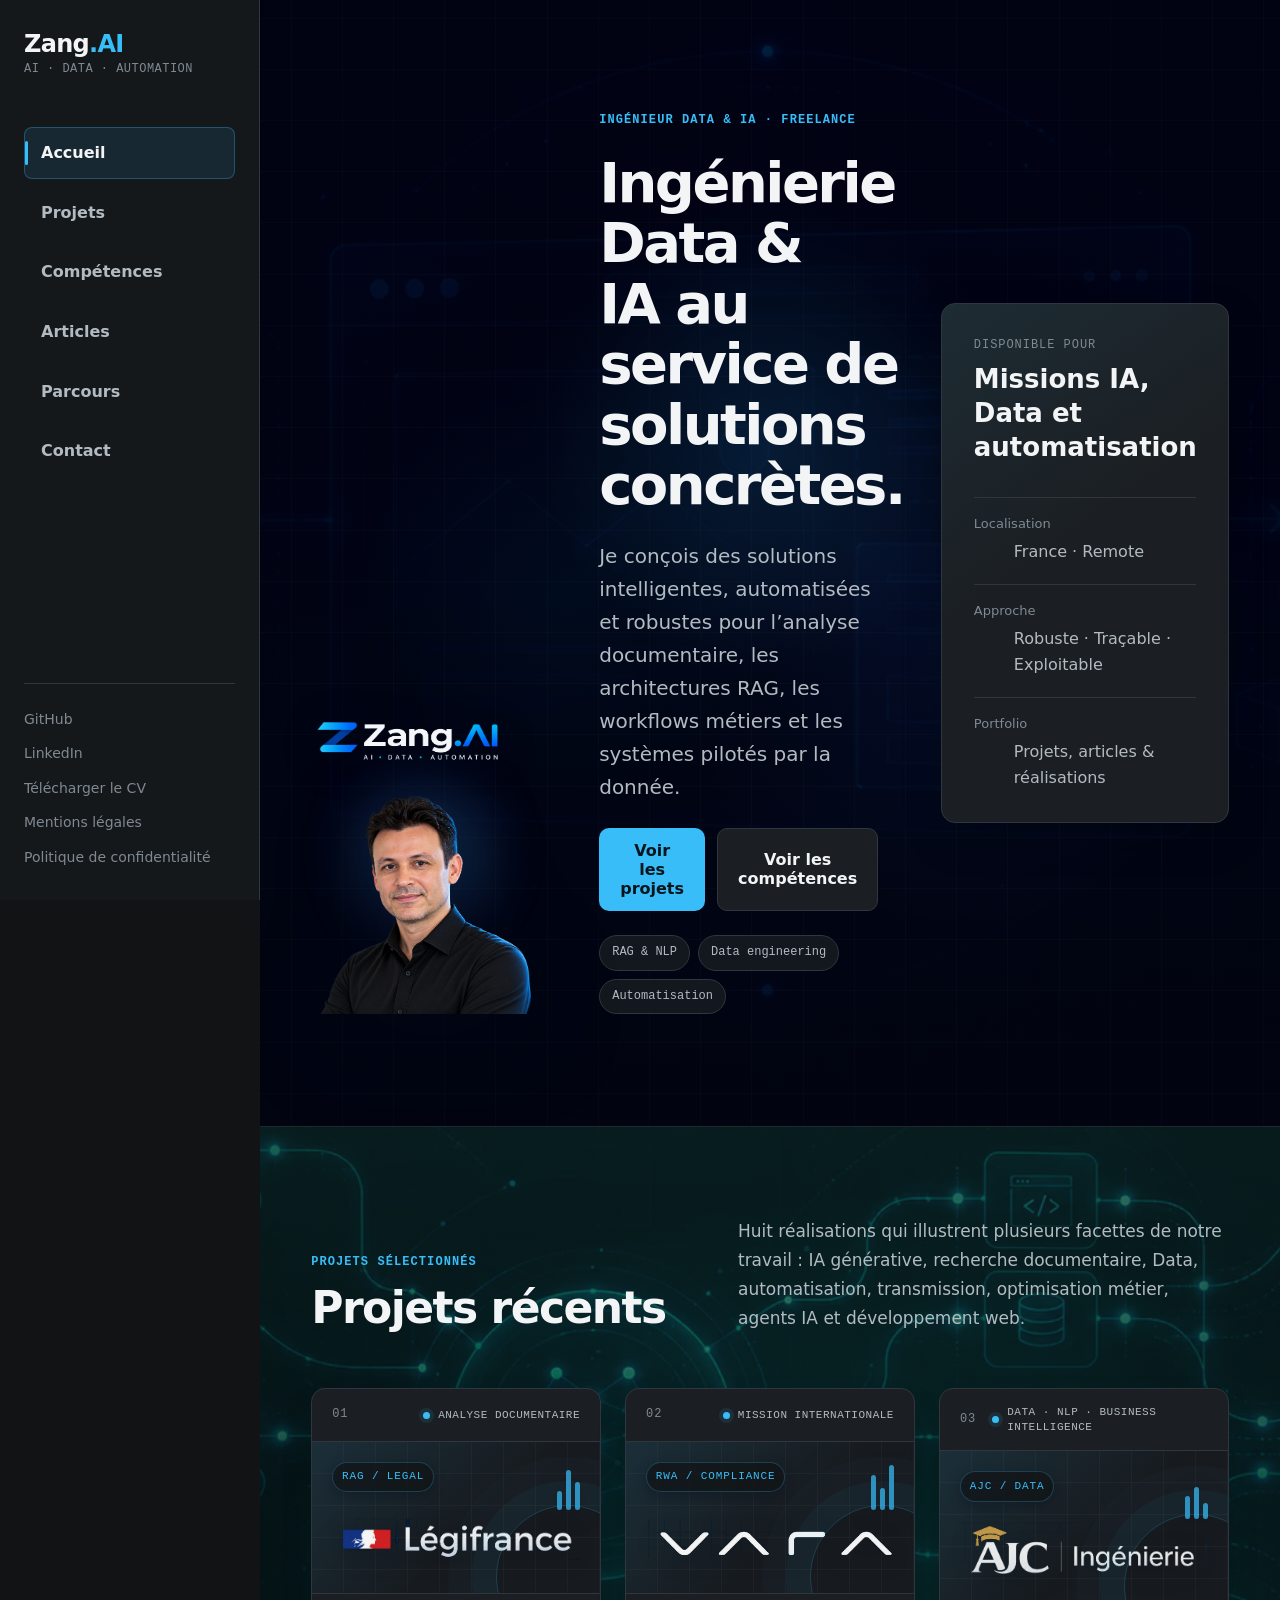
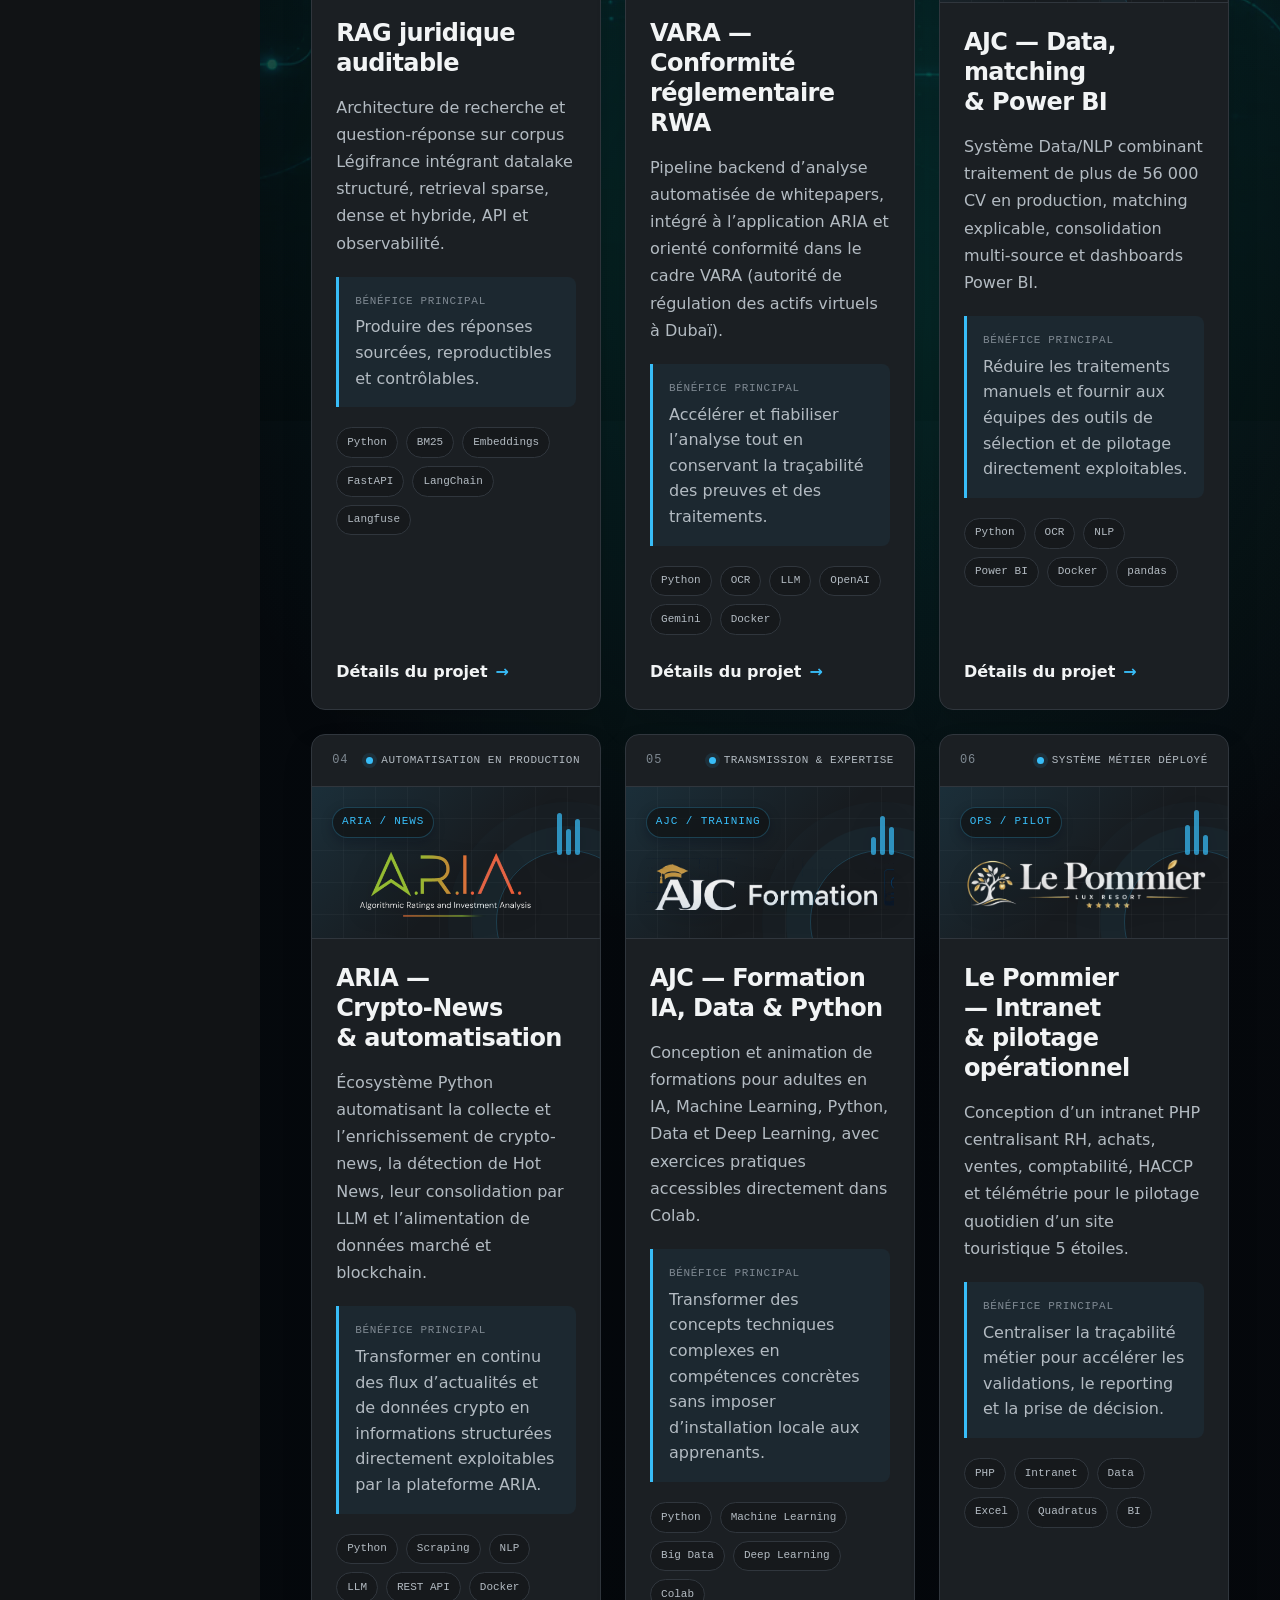
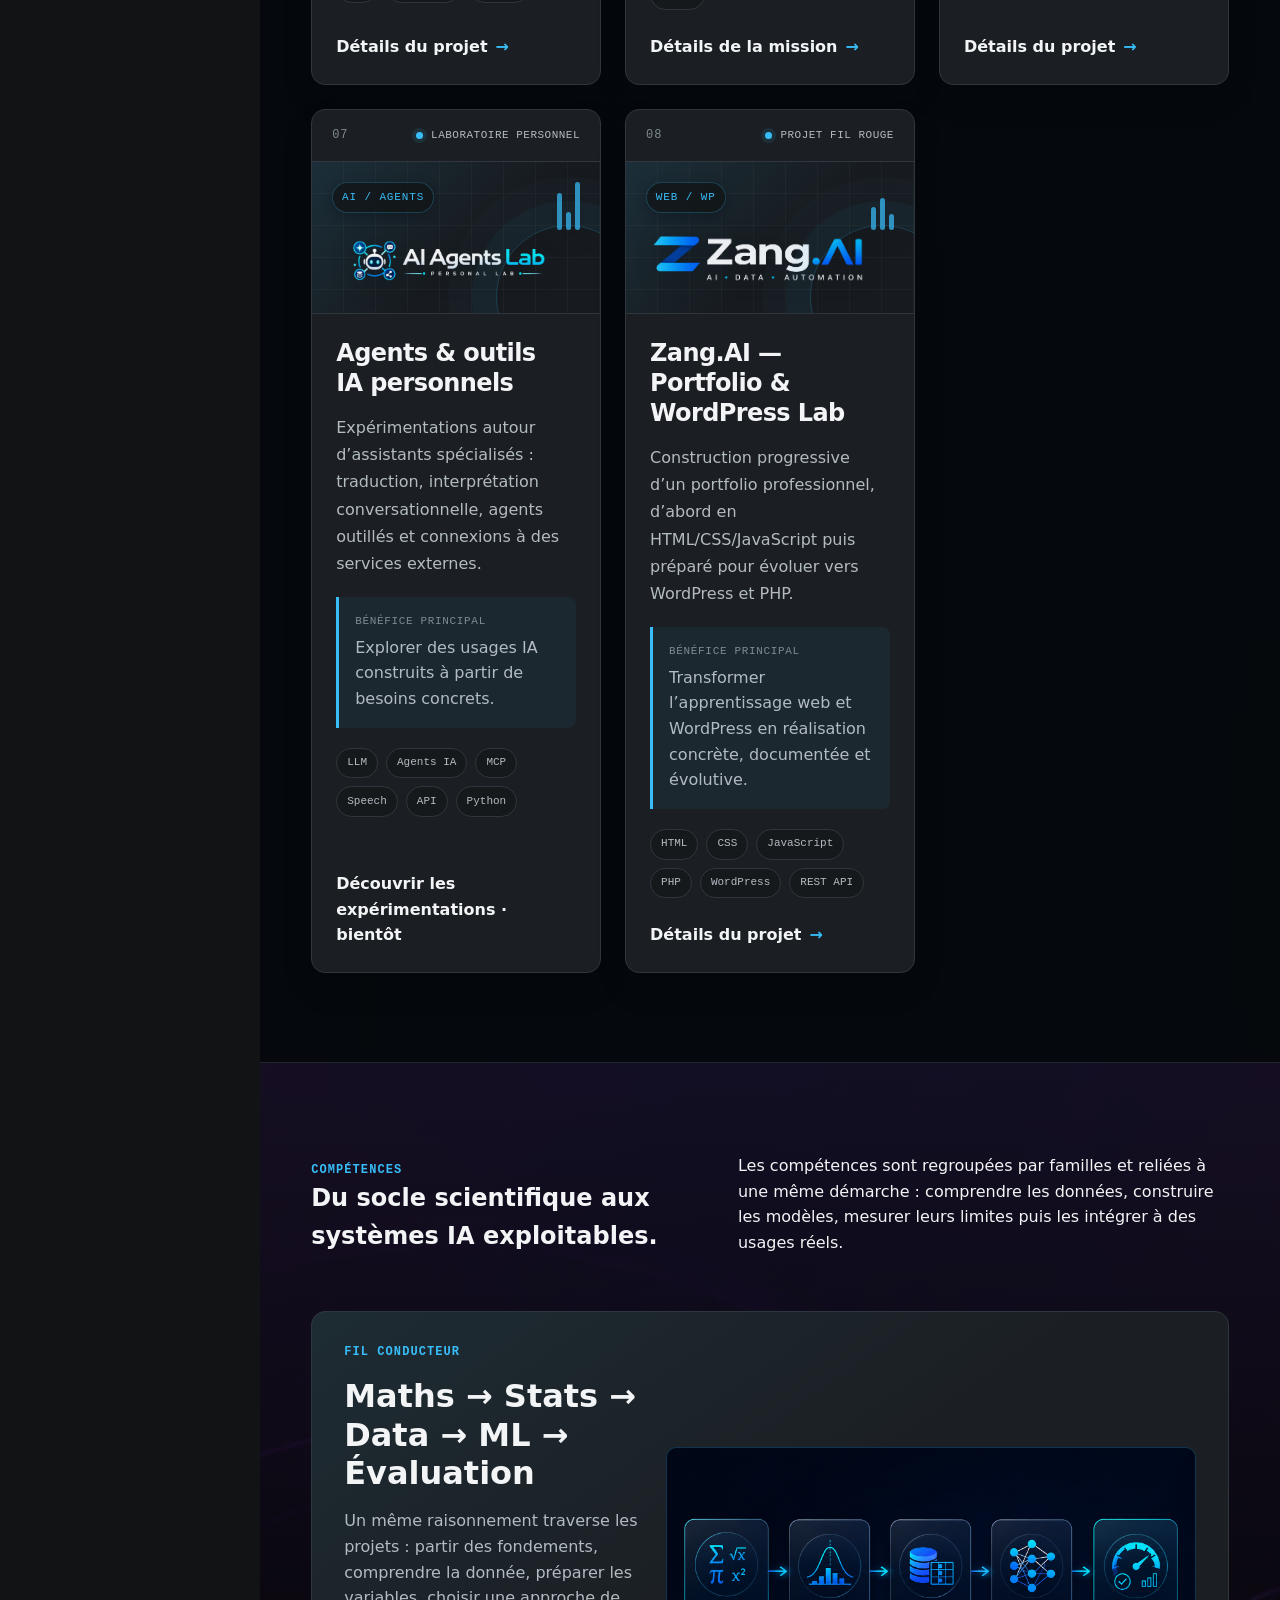
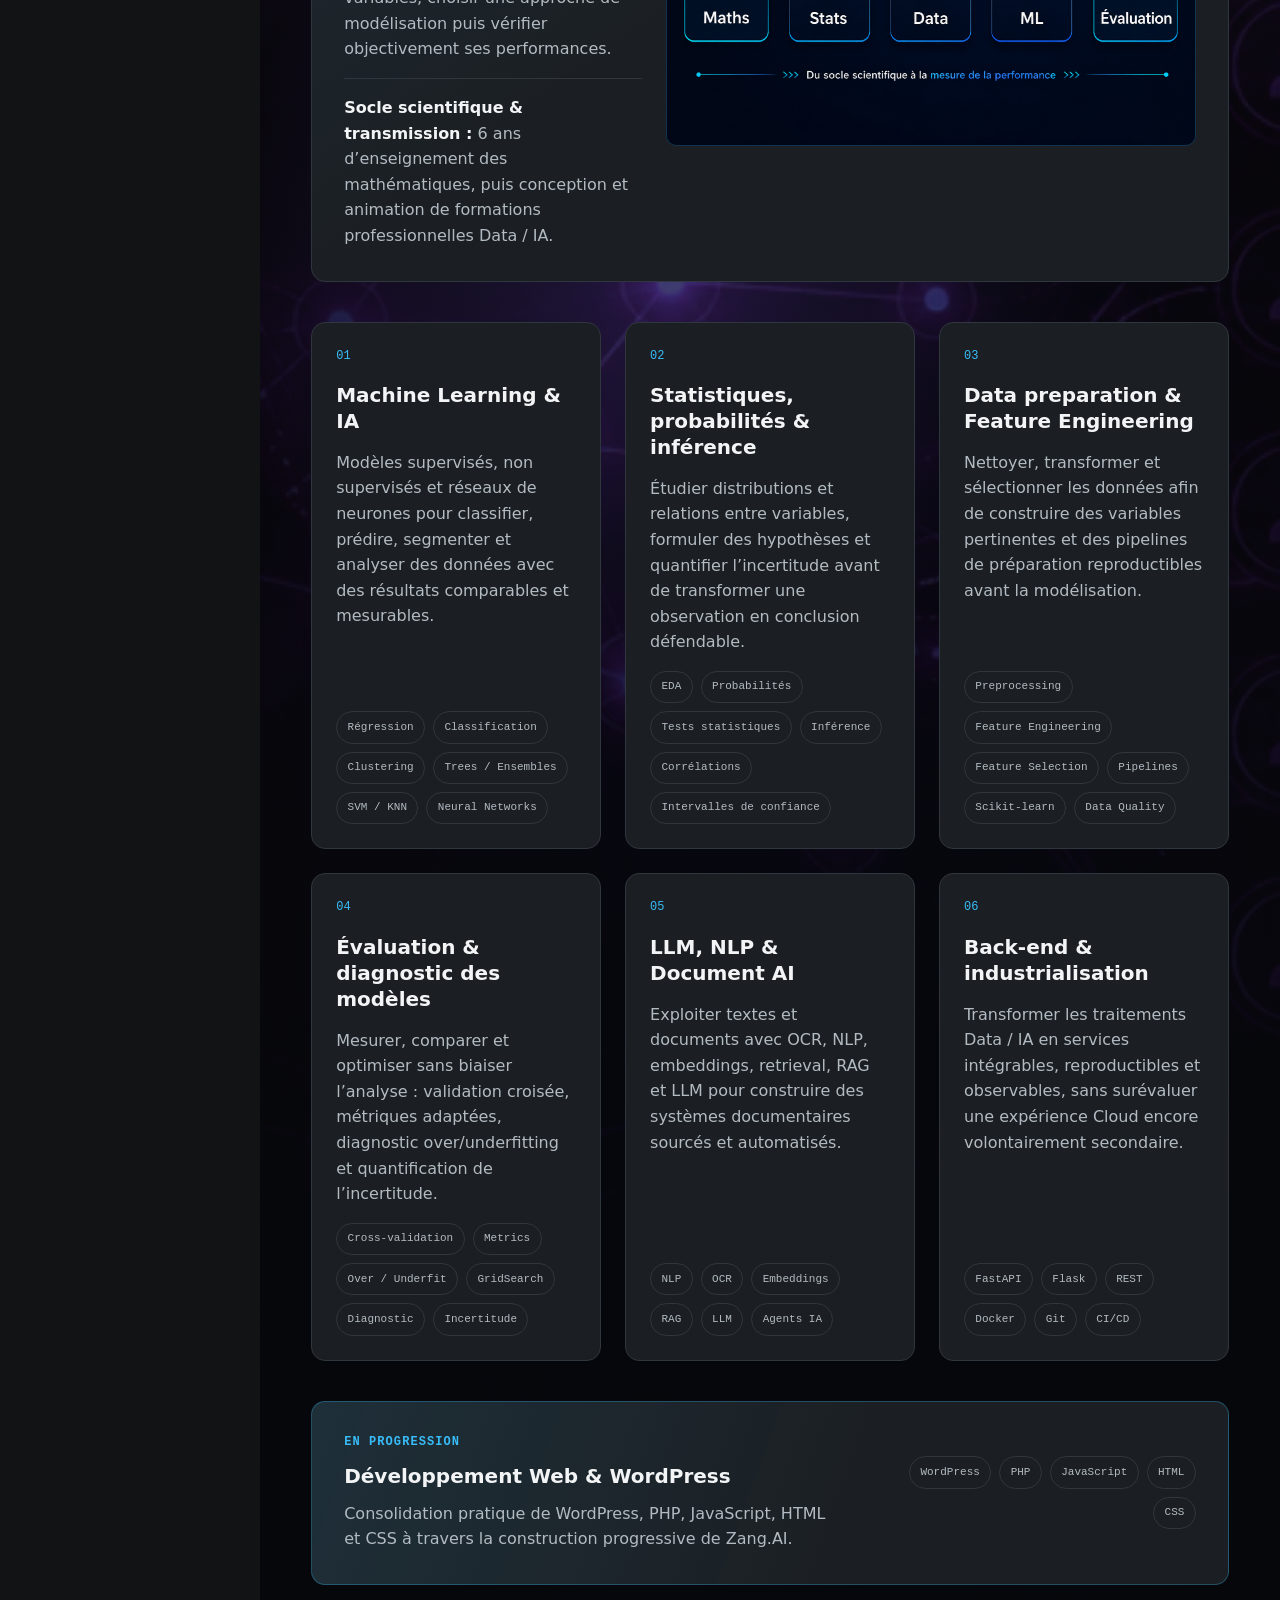
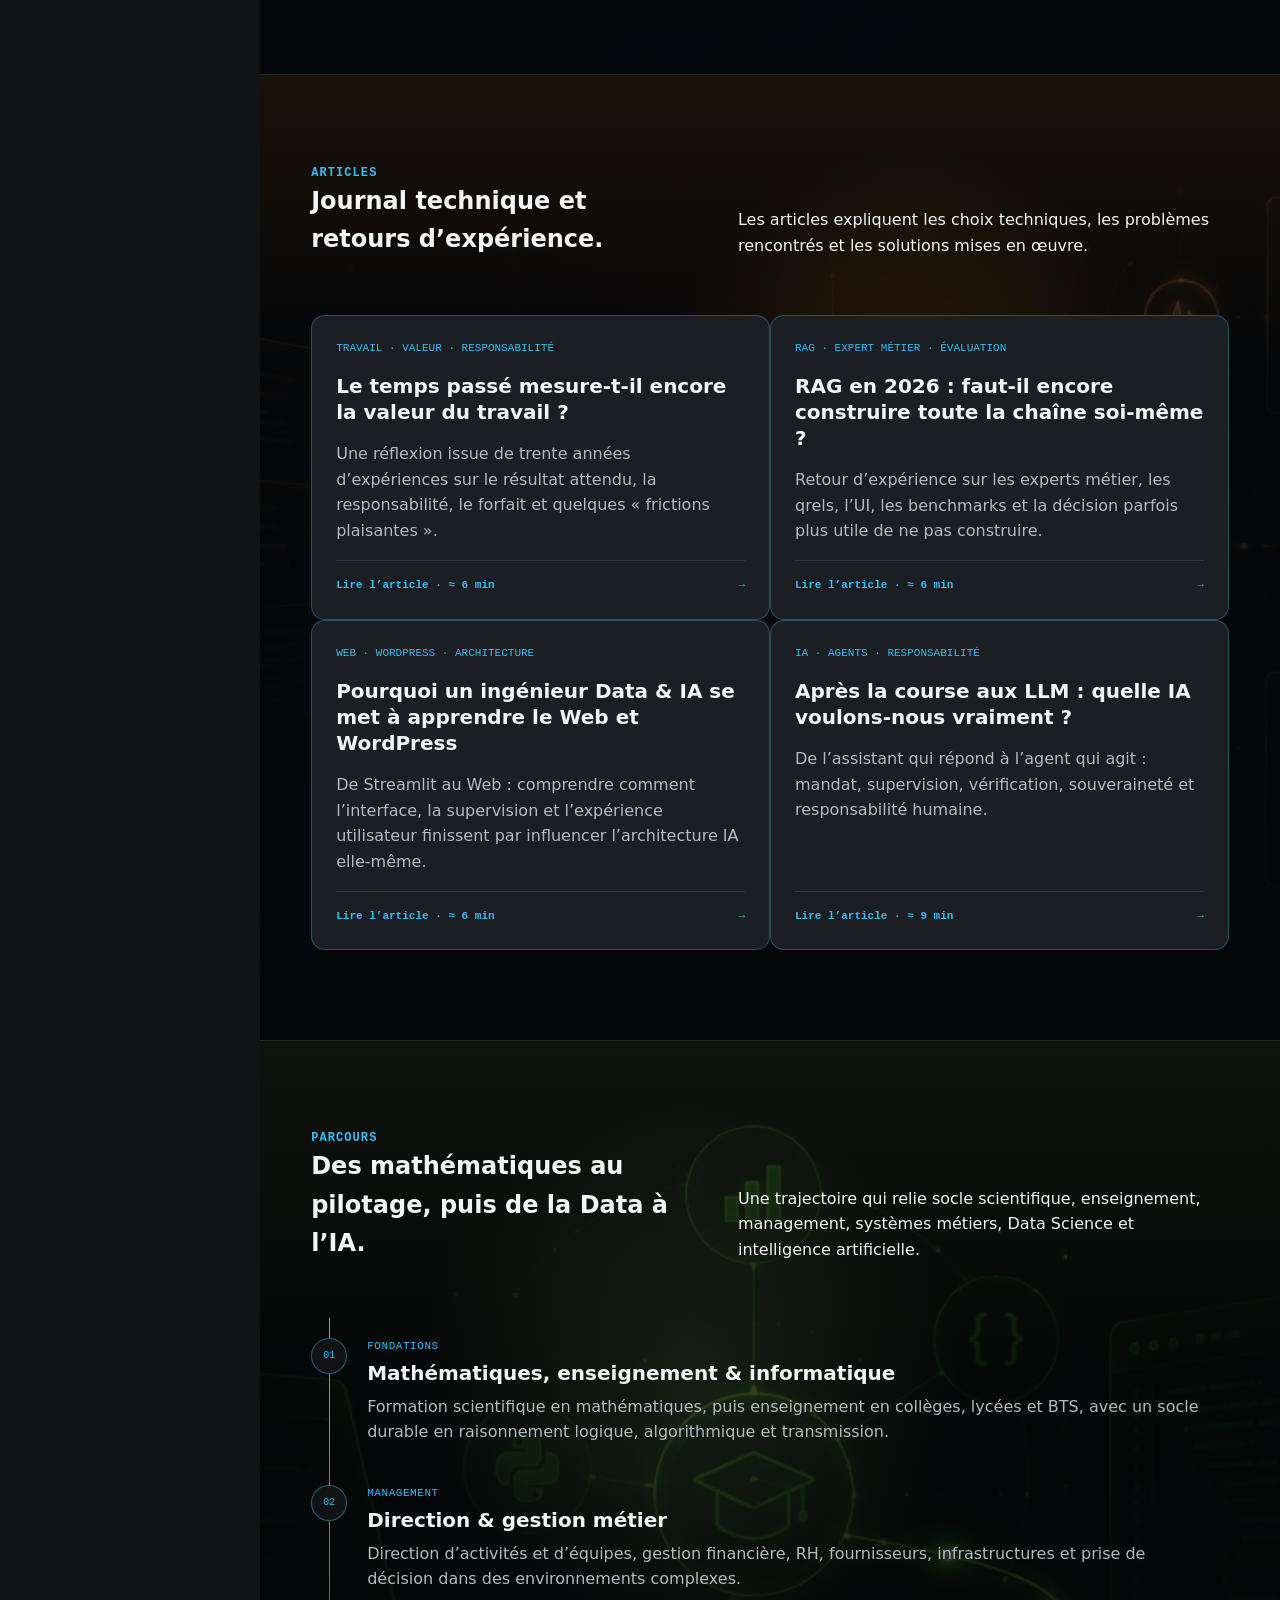
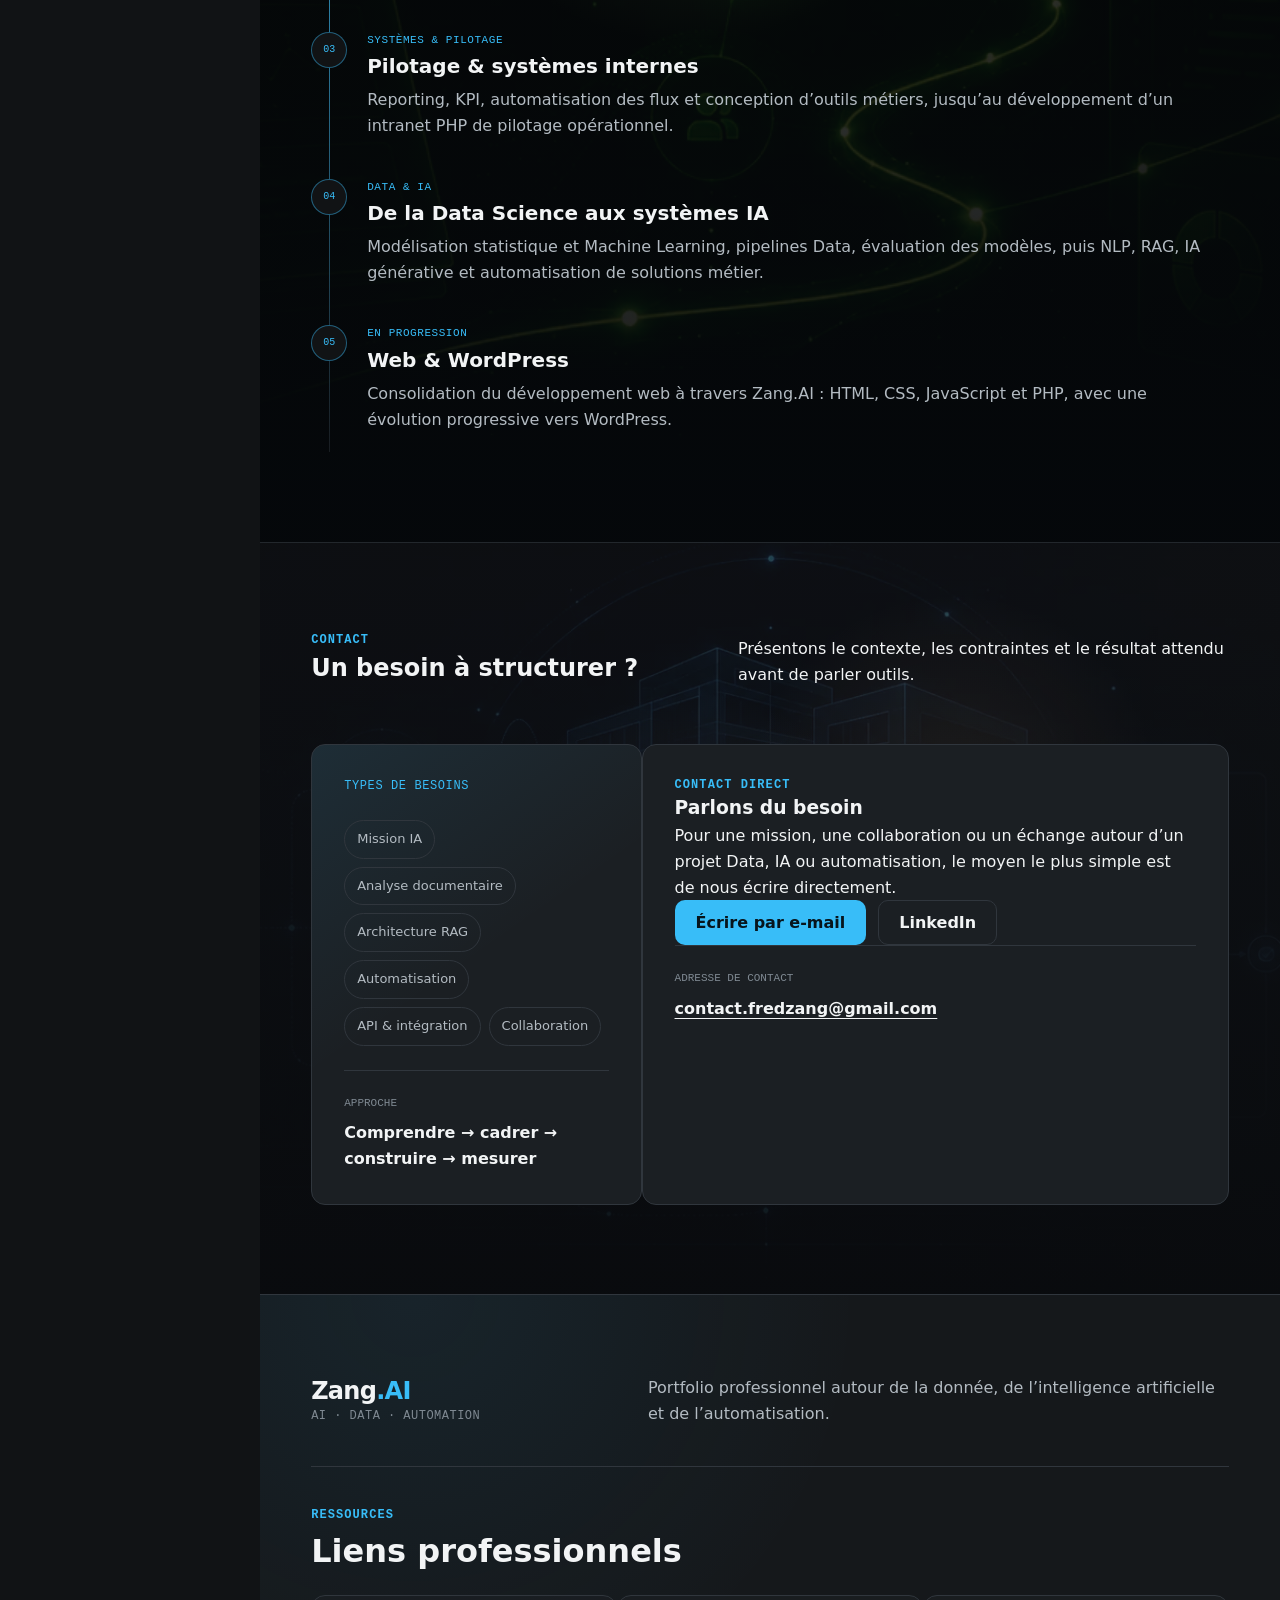
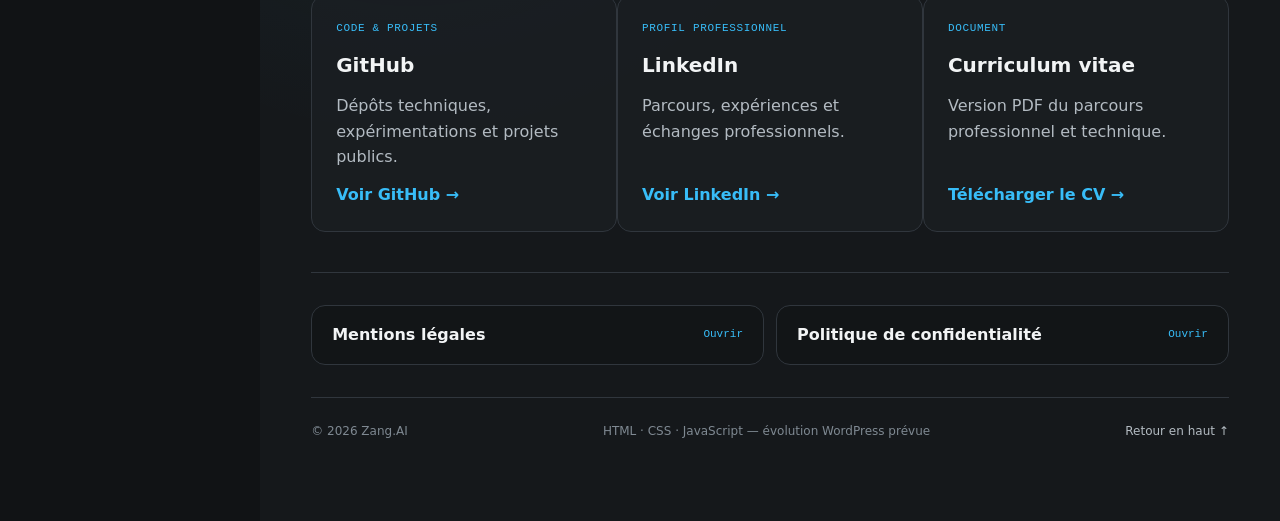
==== index.html @ 5034a566 "release: publish Zang.AI v1.0.0" ====
<!doctype html>
<html lang="fr">
<head>
    <meta charset="utf-8">

    <!--
        Le viewport est la zone visible de la page dans le navigateur.
        Cette ligne demande aux smartphones d'utiliser leur vraie largeur.
    -->
    <meta name="viewport" content="width=device-width, initial-scale=1">

    <meta
        name="description"
        content="Zang.AI — Portfolio de Fred Zanghi, ingénieur Data &amp; IA : RAG, NLP, automatisation, Data Engineering et systèmes IA appliqués."
    >

    <link rel="canonical" href="https://zang-iaconsulting.com/">

    <!--
        Open Graph contrôle l'aperçu du portfolio lorsqu'une URL est
        partagée sur LinkedIn et sur les services compatibles.
    -->
    <meta property="og:type" content="website">
    <meta property="og:locale" content="fr_FR">
    <meta property="og:site_name" content="Zang.AI">
    <meta
        property="og:title"
        content="Zang.AI — Ingénierie Data &amp; IA"
    >
    <meta
        property="og:description"
        content="Portfolio de Fred Zanghi : architectures RAG, NLP, Data Engineering, automatisation et systèmes IA conçus pour des usages concrets."
    >
    <meta property="og:url" content="https://zang-iaconsulting.com/">
    <meta property="og:image" content="https://zang-iaconsulting.com/assets/images/backgrounds/home-ambient.webp">
    <meta
        property="og:image:alt"
        content="Univers visuel du portfolio Zang.AI consacré à la Data, à l'intelligence artificielle et à l'automatisation."
    >

    <!--
        Ces balises complètent Open Graph pour les plateformes qui
        utilisent le format de carte sociale à grande image.
    -->
    <meta name="twitter:card" content="summary_large_image">
    <meta
        name="twitter:title"
        content="Zang.AI — Ingénierie Data &amp; IA"
    >
    <meta
        name="twitter:description"
        content="Portfolio de Fred Zanghi : RAG, NLP, Data Engineering, automatisation et systèmes IA appliqués."
    >
    <meta name="twitter:image" content="https://zang-iaconsulting.com/assets/images/backgrounds/home-ambient.webp">

    <title>Zang.AI — Portfolio Data &amp; IA</title>

    <!-- Icônes du site : SVG moderne + ICO de compatibilité. -->
    <link rel="icon" href="favicon.svg" type="image/svg+xml">
    <link rel="icon" href="favicon.ico" sizes="any">

    <!-- La feuille CSS contient la présentation visuelle. -->
    <link rel="stylesheet" href="styles.css?v=1.0.0">

    <!--
        defer charge le JavaScript sans bloquer la lecture du HTML.
        Le script sera exécuté lorsque la structure de la page sera prête.
    -->
    <script src="script.js?v=1.0.0" defer></script>
</head>

<body>
    <!--
        Ce lien d'évitement devient visible avec la touche Tab.
        Il permet de rejoindre directement le contenu principal.
    -->
    <a class="skip-link" href="#contenu-principal">
        Aller directement au contenu
    </a>

    <!-- En-tête visible uniquement sur mobile et tablette. -->
    <header class="mobile-header">
        <a class="brand brand--mobile" href="#accueil" aria-label="Accueil Zang.AI">
            <span class="brand__name">
                Zang<span class="brand__accent">.AI</span>
            </span>
        </a>

        <!--
            aria-expanded indique si le menu est ouvert.
            aria-controls relie ce bouton au panneau menu-mobile.
        -->
        <button
            class="menu-toggle"
            type="button"
            aria-expanded="false"
            aria-controls="menu-mobile"
            aria-label="Ouvrir le menu principal"
        >
            <span class="menu-toggle__icon" aria-hidden="true"></span>
        </button>
    </header>

    <!-- Voile sombre affiché derrière le menu mobile. -->
    <div class="menu-overlay" data-menu-overlay hidden></div>

    <!--
        Panneau mobile.
        tabindex="-1" permet au JavaScript de lui donner le focus.
    -->
    <nav
        class="mobile-menu"
        id="menu-mobile"
        aria-label="Navigation principale mobile"
        aria-hidden="true"
        tabindex="-1"
    >
        <div class="mobile-menu__header">
            <a class="brand" href="#accueil" data-menu-link>
                <span class="brand__name">
                    Zang<span class="brand__accent">.AI</span>
                </span>
                <span class="brand__tagline">AI · Data · Automation</span>
            </a>

            <button
                class="menu-close"
                type="button"
                aria-label="Fermer le menu principal"
            >
                <span aria-hidden="true">×</span>
            </button>
        </div>

        <ul class="navigation-list">
            <li>
                <a
                    class="navigation-link navigation-link--active"
                    href="#accueil"
                    aria-current="page"
                    data-menu-link
                >
                    Accueil
                </a>
            </li>
            <li><a class="navigation-link" href="#projets" data-menu-link>Projets</a></li>
            <li><a class="navigation-link" href="#competences" data-menu-link>Compétences</a></li>
            <li><a class="navigation-link" href="#articles" data-menu-link>Articles</a></li>
            <li><a class="navigation-link" href="#parcours" data-menu-link>Parcours</a></li>
            <li><a class="navigation-link" href="#contact" data-menu-link>Contact</a></li>
        </ul>

        <div class="mobile-menu__secondary">
            <!--
                target="_blank" ouvre GitHub et LinkedIn dans un nouvel onglet.

                rel="noopener noreferrer" évite que la page externe puisse
                manipuler directement la page Zang.AI ayant ouvert l'onglet.
            -->
            <a
                href="https://github.com/Fred-Zang/"
                target="_blank"
                rel="noopener noreferrer"
                data-menu-link
            >
                GitHub
            </a>

            <a
                href="https://www.linkedin.com/in/fred-zanghi-89a01390/"
                target="_blank"
                rel="noopener noreferrer"
                data-menu-link
            >
                LinkedIn
            </a>

            <!--
                download indique au navigateur que le PDF doit être
                proposé au téléchargement plutôt qu'utilisé comme navigation.
            -->
            <a
                href="assets/documents/CV_Fred_Zanghi_2026.pdf"
                download
                data-menu-link
            >
                Télécharger le CV
            </a>

            <!--
                Les informations légales restent internes à la page.
            -->
            <a href="#mentions-legales" data-menu-link>
                Mentions légales
            </a>

            <a href="#confidentialite" data-menu-link>
                Politique de confidentialité
            </a>
        </div>
    </nav>

    <!-- Sidebar permanente sur desktop, masquée sur mobile. -->
    <aside class="sidebar">
        <a class="brand" href="#accueil" aria-label="Accueil Zang.AI">
            <span class="brand__name">
                Zang<span class="brand__accent">.AI</span>
            </span>
            <span class="brand__tagline">AI · Data · Automation</span>
        </a>

        <nav class="sidebar__navigation" aria-label="Navigation principale">
            <ul class="navigation-list">
                <li>
                    <a
                        class="navigation-link navigation-link--active"
                        href="#accueil"
                        aria-current="page"
                    >
                        Accueil
                    </a>
                </li>
                <li><a class="navigation-link" href="#projets">Projets</a></li>
                <li><a class="navigation-link" href="#competences">Compétences</a></li>
                <li><a class="navigation-link" href="#articles">Articles</a></li>
                <li><a class="navigation-link" href="#parcours">Parcours</a></li>
                <li><a class="navigation-link" href="#contact">Contact</a></li>
            </ul>
        </nav>

        <div class="sidebar__secondary">
            <!--
                Liens professionnels réels.
            -->
            <a
                href="https://github.com/Fred-Zang/"
                target="_blank"
                rel="noopener noreferrer"
            >
                GitHub
            </a>

            <a
                href="https://www.linkedin.com/in/fred-zanghi-89a01390/"
                target="_blank"
                rel="noopener noreferrer"
            >
                LinkedIn
            </a>

            <!--
                Le chemin est relatif au fichier index.html.
            -->
            <a
                href="assets/documents/CV_Fred_Zanghi_2026.pdf"
                download
            >
                Télécharger le CV
            </a>

            <a href="#mentions-legales">
                Mentions légales
            </a>

            <a href="#confidentialite">
                Politique de confidentialité
            </a>
        </div>
    </aside>

    <!-- Contenu principal ciblé par le lien d'évitement. -->
    <main class="main-content" id="contenu-principal">
        <section class="hero" id="accueil" aria-labelledby="hero-title">
            <div class="content-container">
                <div class="hero__layout">
                    <!--
                        Le portrait donne une présence plus humaine à l'accueil
                        tout en restant cohérent avec la palette sombre du site.
                    -->
                    <figure class="hero__portrait">
                        <img
                            class="hero__brand-logo"
                            src="assets/images/branding/brand-zangai.png"
                            alt="Zang.AI"
                        >

                        <img
                            class="hero__portrait-image"
                            src="assets/images/hero/fred-portrait.png"
                            alt="Portrait professionnel de Fred Zanghi"
                            width="1254"
                            height="1254"
                        >
                    </figure>

                    <div class="hero__content">
                        <p class="eyebrow">
                            INGÉNIEUR DATA &amp; IA · FREELANCE
                        </p>

                        <h1 class="hero__title" id="hero-title">
                            Ingénierie Data &amp; IA au service de solutions concrètes.
                        </h1>

                        <p class="hero__description">
                            Je conçois des solutions intelligentes, automatisées
                            et robustes pour l’analyse documentaire, les
                            architectures RAG, les workflows métiers et les
                            systèmes pilotés par la donnée.
                        </p>

                        <div class="hero__actions">
                            <a class="button button--primary" href="#projets">
                                Voir les projets
                            </a>

                            <a class="button button--secondary" href="#competences">
                                Voir les compétences
                            </a>
                        </div>

                        <ul class="hero__topics" aria-label="Domaines principaux">
                            <li>RAG &amp; NLP</li>
                            <li>Data engineering</li>
                            <li>Automatisation</li>
                        </ul>
                    </div>

                    <!-- Carte secondaire placée sous le texte sur mobile. -->
                    <aside class="availability-card" aria-label="Informations professionnelles">
                        <p class="availability-card__label">Disponible pour</p>

                        <p class="availability-card__value">
                            Missions IA, Data et automatisation
                        </p>

                        <dl class="availability-card__details">
                            <div>
                                <dt>Localisation</dt>
                                <dd>France · Remote</dd>
                            </div>

                            <div>
                                <dt>Approche</dt>
                                <dd>Robuste · Traçable · Exploitable</dd>
                            </div>

                            <div>
                                <dt>Portfolio</dt>
                                <dd>Projets, articles &amp; réalisations</dd>
                            </div>
                        </dl>
                    </aside>
                </div>
            </div>
        </section>

        <!--
            SECTION PROJETS — 8 RÉALISATIONS

            Les huit cartes utilisent toutes la même structure afin de faciliter
            leur lecture et leur future transformation en contenus WordPress.

            Le champ project-card__code est un repère visuel court :
            il identifie le domaine ou le contexte du projet sans dupliquer
            les technologies déjà présentées dans project-tags.

            La grille reste responsive :
            - 1 colonne sur petit mobile ;
            - 2 colonnes lorsque l'espace le permet ;
            - 3 colonnes sur grand écran.
        -->
        <section class="projects-section" id="projets" aria-labelledby="projects-title">
            <div class="content-container">
                <div class="section-heading">
                    <div class="section-heading__title-group">
                        <p class="eyebrow">PROJETS SÉLECTIONNÉS</p>

                        <h2 class="section-title" id="projects-title">
                            Projets récents
                        </h2>
                    </div>

                    <p class="section-description">
                        Huit réalisations qui illustrent plusieurs facettes de notre
                        travail : IA générative, recherche documentaire, Data,
                        automatisation, transmission, optimisation métier,
                        agents IA et développement web.
                    </p>
                </div>

                <div class="projects-grid">
                    <!-- ======================================================
                         PROJET 01 — RAG JURIDIQUE
                         ====================================================== -->
                    <article class="project-card">
                        <header class="project-card__header">
                            <span class="project-card__index" aria-hidden="true">01</span>

                            <span class="project-status">
                                <span class="project-status__dot" aria-hidden="true"></span>
                                Analyse documentaire
                            </span>
                        </header>

                        <div class="project-card__visual project-card__visual--logo" aria-hidden="true">
                            <img
                                class="project-card__logo"
                                src="assets/images/projects/rag-juridique/brand-legifrance.png"
                                alt=""
                            >


                            <span class="project-card__code">RAG / LEGAL</span>

                            <span class="project-card__signal">
                                <span></span>
                                <span></span>
                                <span></span>
                            </span>
                        </div>

                        <div class="project-card__body">
                            <h3 class="project-card__title">
                                RAG juridique auditable
                            </h3>

                            <p class="project-card__description">
                                Architecture de recherche et question-réponse sur
                                corpus Légifrance intégrant datalake structuré,
                                retrieval sparse, dense et hybride, API et observabilité.
                            </p>

                            <div class="project-card__benefit">
                                <p class="project-card__benefit-label">
                                    Bénéfice principal
                                </p>
                                <p>
                                    Produire des réponses sourcées, reproductibles
                                    et contrôlables.
                                </p>
                            </div>

                            <ul
                                class="project-tags"
                                aria-label="Technologies du projet RAG juridique"
                            >
                                <li>Python</li>
                                <li>BM25</li>
                                <li>Embeddings</li>
                                <li>FastAPI</li>
                                <li>LangChain</li>
                                <li>Langfuse</li>
                            </ul>

                            <!--
                                La fiche détaillée sera reliée dans une prochaine brique.
                                Le texte est déjà préparé sans créer de faux lien.
                            -->
                            <a
                                class="project-card__link"
                                href="projects/rag-juridique.html"
                            >
                                Détails du projet
                                <span aria-hidden="true">→</span>
                            </a>
                        </div>
                    </article>

                    <!-- ======================================================
                         PROJET 02 — RWA / COMPLIANCE
                         ====================================================== -->
                    <article class="project-card">
                        <header class="project-card__header">
                            <span class="project-card__index" aria-hidden="true">02</span>

                            <span class="project-status">
                                <span class="project-status__dot" aria-hidden="true"></span>
                                Mission internationale
                            </span>
                        </header>

                        <div class="project-card__visual project-card__visual--logo" aria-hidden="true">
                            <img
                                class="project-card__logo"
                                src="assets/images/projects/rwa-compliance/brand-vara.png"
                                alt=""
                            >


                            <span class="project-card__code">RWA / COMPLIANCE</span>

                            <span class="project-card__signal project-card__signal--middle">
                                <span></span>
                                <span></span>
                                <span></span>
                            </span>
                        </div>

                        <div class="project-card__body">
                            <h3 class="project-card__title">
                                VARA — Conformité réglementaire RWA
                            </h3>

                            <p class="project-card__description">
                                Pipeline backend d’analyse automatisée de whitepapers,
                                intégré à l’application ARIA et orienté conformité
                                dans le cadre VARA (autorité de régulation des actifs virtuels à Dubaï).
                            </p>

                            <div class="project-card__benefit">
                                <p class="project-card__benefit-label">
                                    Bénéfice principal
                                </p>
                                <p>
                                    Accélérer et fiabiliser l’analyse tout en conservant
                                    la traçabilité des preuves et des traitements.
                                </p>
                            </div>

                            <ul
                                class="project-tags"
                                aria-label="Technologies du projet RWA Compliance"
                            >
                                <li>Python</li>
                                <li>OCR</li>
                                <li>LLM</li>
                                <li>OpenAI</li>
                                <li>Gemini</li>
                                <li>Docker</li>
                            </ul>

                            <a
                                class="project-card__link"
                                href="projects/rwa-compliance.html"
                            >
                                Détails du projet
                                <span aria-hidden="true">→</span>
                            </a>
                        </div>
                    </article>

                    <!-- ======================================================
                         PROJET 03 — AJC / DATA
                         ====================================================== -->
                    <article class="project-card">
                        <header class="project-card__header">
                            <span class="project-card__index" aria-hidden="true">03</span>

                            <span class="project-status">
                                <span class="project-status__dot" aria-hidden="true"></span>
                                Data · NLP · Business Intelligence
                            </span>
                        </header>

                        <div class="project-card__visual project-card__visual--logo" aria-hidden="true">
                            <img
                                class="project-card__logo"
                                src="assets/images/projects/ajc-data/brand-ajc-ingenierie.png"
                                alt=""
                            >


                            <span class="project-card__code">AJC / DATA</span>

                            <span class="project-card__signal project-card__signal--end">
                                <span></span>
                                <span></span>
                                <span></span>
                            </span>
                        </div>

                        <div class="project-card__body">
                            <h3 class="project-card__title">
                                AJC — Data, matching &amp; Power BI
                            </h3>

                            <p class="project-card__description">
                                Système Data/NLP combinant traitement de plus de
                                56&nbsp;000 CV en production, matching explicable,
                                consolidation multi-source et dashboards Power BI.
                            </p>

                            <div class="project-card__benefit">
                                <p class="project-card__benefit-label">
                                    Bénéfice principal
                                </p>
                                <p>
                                    Réduire les traitements manuels et fournir
                                    aux équipes des outils de sélection et de
                                    pilotage directement exploitables.
                                </p>
                            </div>

                            <ul
                                class="project-tags"
                                aria-label="Technologies du projet AJC Data matching et Power BI"
                            >
                                <li>Python</li>
                                <li>OCR</li>
                                <li>NLP</li>
                                <li>Power BI</li>
                                <li>Docker</li>
                                <li>pandas</li>
                            </ul>

                            <a
                                class="project-card__link"
                                href="projects/ajc-data.html"
                            >
                                Détails du projet
                                <span aria-hidden="true">→</span>
                            </a>
                        </div>
                    </article>

                    <!-- ======================================================
                         PROJET 04 — ARIA / NEWS
                         ====================================================== -->
                    <article class="project-card">
                        <header class="project-card__header">
                            <span class="project-card__index" aria-hidden="true">04</span>

                            <span class="project-status">
                                <span class="project-status__dot" aria-hidden="true"></span>
                                Automatisation en production
                            </span>
                        </header>

                        <div class="project-card__visual project-card__visual--logo" aria-hidden="true">
                            <img
                                class="project-card__logo"
                                src="assets/images/projects/aria-news/brand-aria.png"
                                alt=""
                            >


                            <span class="project-card__code">ARIA / NEWS</span>

                            <span class="project-card__signal project-card__signal--aria">
                                <span></span>
                                <span></span>
                                <span></span>
                            </span>
                        </div>

                        <div class="project-card__body">
                            <h3 class="project-card__title">
                                ARIA — Crypto-News &amp; automatisation
                            </h3>

                            <p class="project-card__description">
                                Écosystème Python automatisant la collecte et
                                l’enrichissement de crypto-news, la détection
                                de Hot News, leur consolidation par LLM et
                                l’alimentation de données marché et blockchain.
                            </p>

                            <div class="project-card__benefit">
                                <p class="project-card__benefit-label">
                                    Bénéfice principal
                                </p>
                                <p>
                                    Transformer en continu des flux d’actualités
                                    et de données crypto en informations structurées
                                    directement exploitables par la plateforme ARIA.
                                </p>
                            </div>

                            <ul
                                class="project-tags"
                                aria-label="Technologies du projet ARIA News"
                            >
                                <li>Python</li>
                                <li>Scraping</li>
                                <li>NLP</li>
                                <li>LLM</li>
                                <li>REST API</li>
                                <li>Docker</li>
                            </ul>

                            <a
                                class="project-card__link"
                                href="projects/aria-news.html"
                            >
                                Détails du projet
                                <span aria-hidden="true">→</span>
                            </a>
                        </div>
                    </article>

                    <!-- ======================================================
                         PROJET 05 — AJC : FORMATION IA, DATA & PYTHON
                         ====================================================== -->
                    <article class="project-card">
                        <header class="project-card__header">
                            <span class="project-card__index" aria-hidden="true">05</span>

                            <span class="project-status">
                                <span class="project-status__dot" aria-hidden="true"></span>
                                Transmission &amp; expertise
                            </span>
                        </header>

                        <div class="project-card__visual project-card__visual--logo" aria-hidden="true">
                            <img
                                class="project-card__logo"
                                src="assets/images/projects/ajc-training/brand-ajc-formation.png"
                                alt=""
                            >


                            <span class="project-card__code">AJC / TRAINING</span>

                            <span class="project-card__signal">
                                <span></span>
                                <span></span>
                                <span></span>
                            </span>
                        </div>

                        <div class="project-card__body">
                            <h3 class="project-card__title">
                                AJC — Formation IA, Data &amp; Python
                            </h3>

                            <p class="project-card__description">
                                Conception et animation de formations pour adultes
                                en IA, Machine Learning, Python, Data et Deep Learning,
                                avec exercices pratiques accessibles directement dans Colab.
                            </p>

                            <div class="project-card__benefit">
                                <p class="project-card__benefit-label">
                                    Bénéfice principal
                                </p>
                                <p>
                                    Transformer des concepts techniques complexes
                                    en compétences concrètes sans imposer d’installation
                                    locale aux apprenants.
                                </p>
                            </div>

                            <ul
                                class="project-tags"
                                aria-label="Domaines de formation AJC"
                            >
                                <li>Python</li>
                                <li>Machine Learning</li>
                                <li>Big Data</li>
                                <li>Deep Learning</li>
                                <li>Colab</li>
                            </ul>

                            <a
                                class="project-card__link"
                                href="projects/ajc-training.html"
                            >
                                Détails de la mission
                                <span aria-hidden="true">→</span>
                            </a>
                        </div>
                    </article>

                    <!-- ======================================================
                         PROJET 06 — LE POMMIER
                         ====================================================== -->
                    <article class="project-card">
                        <header class="project-card__header">
                            <span class="project-card__index" aria-hidden="true">06</span>

                            <span class="project-status">
                                <span class="project-status__dot" aria-hidden="true"></span>
                                Système métier déployé
                            </span>
                        </header>

                        <div class="project-card__visual project-card__visual--logo project-card__visual--pommier" aria-hidden="true">
                            <img
                                class="project-card__logo project-card__logo--pommier"
                                src="assets/images/projects/le-pommier/brand-le-pommier.png"
                                alt=""
                            >

                            <span class="project-card__code">OPS / PILOT</span>

                            <span class="project-card__signal project-card__signal--ops">
                                <span></span>
                                <span></span>
                                <span></span>
                            </span>
                        </div>

                        <div class="project-card__body">
                            <h3 class="project-card__title">
                                Le Pommier — Intranet &amp; pilotage opérationnel
                            </h3>

                            <p class="project-card__description">
                                Conception d’un intranet PHP centralisant RH,
                                achats, ventes, comptabilité, HACCP et télémétrie
                                pour le pilotage quotidien d’un site touristique 5 étoiles.
                            </p>

                            <div class="project-card__benefit">
                                <p class="project-card__benefit-label">
                                    Bénéfice principal
                                </p>
                                <p>
                                    Centraliser la traçabilité métier pour accélérer
                                    les validations, le reporting et la prise de décision.
                                </p>
                            </div>

                            <ul
                                class="project-tags"
                                aria-label="Domaines techniques du projet Le Pommier"
                            >
                                <li>PHP</li>
                                <li>Intranet</li>
                                <li>Data</li>
                                <li>Excel</li>
                                <li>Quadratus</li>
                                <li>BI</li>
                            </ul>

                            <a
                                class="project-card__link"
                                href="projects/le-pommier.html"
                            >
                                Détails du projet
                                <span aria-hidden="true">→</span>
                            </a>
                        </div>
                    </article>

                    <!-- ======================================================
                         PROJET 07 — OUTILS IA PERSONNELS

                         Cette carte assume volontairement le statut expérimental
                         des agents IA et de MCP afin de ne pas présenter
                         l'apprentissage en cours comme une expertise acquise.
                         ====================================================== -->
                    <article class="project-card">
                        <header class="project-card__header">
                            <span class="project-card__index" aria-hidden="true">07</span>

                            <span class="project-status">
                                <span class="project-status__dot" aria-hidden="true"></span>
                                Laboratoire personnel
                            </span>
                        </header>

                        <div class="project-card__visual project-card__visual--logo project-card__visual--agents" aria-hidden="true">
                            <img
                                class="project-card__logo project-card__logo--agents"
                                src="assets/images/projects/ai-agents/brand-ai-agents-lab.png"
                                alt=""
                            >

                            <span class="project-card__code">AI / AGENTS</span>

                            <span class="project-card__signal project-card__signal--agents">
                                <span></span>
                                <span></span>
                                <span></span>
                            </span>
                        </div>

                        <div class="project-card__body">
                            <h3 class="project-card__title">
                                Agents &amp; outils IA personnels
                            </h3>

                            <p class="project-card__description">
                                Expérimentations autour d’assistants spécialisés :
                                traduction, interprétation conversationnelle,
                                agents outillés et connexions à des services externes.
                            </p>

                            <div class="project-card__benefit">
                                <p class="project-card__benefit-label">
                                    Bénéfice principal
                                </p>
                                <p>
                                    Explorer des usages IA construits à partir
                                    de besoins concrets.
                                </p>
                            </div>

                            <ul
                                class="project-tags"
                                aria-label="Domaines techniques des outils IA personnels"
                            >
                                <li>LLM</li>
                                <li>Agents IA</li>
                                <li>MCP</li>
                                <li>Speech</li>
                                <li>API</li>
                                <li>Python</li>
                            </ul>

                            <span class="project-card__link">
                                Découvrir les expérimentations · bientôt
                            </span>
                        </div>
                    </article>

                    <!-- ======================================================
                         PROJET 08 — ZANG.AI / WORDPRESS LAB
                         ====================================================== -->
                    <article class="project-card">
                        <header class="project-card__header">
                            <span class="project-card__index" aria-hidden="true">08</span>

                            <span class="project-status">
                                <span class="project-status__dot" aria-hidden="true"></span>
                                Projet fil rouge
                            </span>
                        </header>

                        <div class="project-card__visual project-card__visual--logo project-card__visual--zangai" aria-hidden="true">
                            <img
                                class="project-card__logo project-card__logo--zangai"
                                src="assets/images/branding/brand-zangai.png"
                                alt=""
                            >

                            <span class="project-card__code">WEB / WP</span>

                            <span class="project-card__signal project-card__signal--end">
                                <span></span>
                                <span></span>
                                <span></span>
                            </span>
                        </div>

                        <div class="project-card__body">
                            <h3 class="project-card__title">
                                Zang.AI — Portfolio &amp; WordPress Lab
                            </h3>

                            <p class="project-card__description">
                                Construction progressive d’un portfolio professionnel,
                                d’abord en HTML/CSS/JavaScript puis préparé pour évoluer
                                vers WordPress et PHP.
                            </p>

                            <div class="project-card__benefit">
                                <p class="project-card__benefit-label">
                                    Bénéfice principal
                                </p>
                                <p>
                                    Transformer l’apprentissage web et WordPress en
                                    réalisation concrète, documentée et évolutive.
                                </p>
                            </div>

                            <ul
                                class="project-tags"
                                aria-label="Technologies du portfolio Zang.AI"
                            >
                                <li>HTML</li>
                                <li>CSS</li>
                                <li>JavaScript</li>
                                <li>PHP</li>
                                <li>WordPress</li>
                                <li>REST API</li>
                            </ul>

                            <a
                                class="project-card__link"
                                href="projects/zangai-wordpress-lab.html"
                            >
                                Détails du projet
                                <span aria-hidden="true">→</span>
                            </a>
                        </div>
                    </article>
                </div>
            </div>
        </section>

        <!-- ==============================================================
             COMPÉTENCES

             Six familles principales présentent les compétences consolidées.
             Le développement Web / WordPress reste volontairement séparé
             afin d'assumer clairement son statut de compétence en progression.
             ============================================================== -->
        <section class="content-section" id="competences" aria-labelledby="skills-title">
            <div class="content-container">
                <header class="section-heading">
                    <div>
                        <p class="eyebrow">COMPÉTENCES</p>
                        <h2 class="section-heading__title" id="skills-title">
                            Du socle scientifique aux systèmes IA exploitables.
                        </h2>
                    </div>

                    <p class="section-heading__description">
                        Les compétences sont regroupées par familles et reliées à une
                        même démarche : comprendre les données, construire les modèles,
                        mesurer leurs limites puis les intégrer à des usages réels.
                    </p>
                </header>

                <!--
                    Ce visuel rappelle le fil conducteur scientifique du portfolio.
                    Il ne remplace pas les six cartes : il les relie entre elles.
                -->
                <div class="skills-foundation">
                    <div class="skills-foundation__content">
                        <p class="eyebrow">FIL CONDUCTEUR</p>

                        <h3>Maths → Stats → Data → ML → Évaluation</h3>

                        <p>
                            Un même raisonnement traverse les projets : partir des fondements,
                            comprendre la donnée, préparer les variables, choisir une approche
                            de modélisation puis vérifier objectivement ses performances.
                        </p>

                        <p class="skills-foundation__note">
                            <strong>Socle scientifique &amp; transmission :</strong>
                            6 ans d’enseignement des mathématiques, puis conception et animation
                            de formations professionnelles Data / IA.
                        </p>
                    </div>

                    <figure class="skills-foundation__visual">
                        <img
                            src="assets/images/skills/maths-stats-data-ml-evaluation.png"
                            alt="Progression du socle scientifique : Maths, Stats, Data, Machine Learning puis Évaluation"
                        >
                    </figure>
                </div>

                <div class="skills-grid">
                    <article class="info-card">
                        <p class="info-card__index">01</p>
                        <h3>Machine Learning &amp; IA</h3>
                        <p>
                            Modèles supervisés, non supervisés et réseaux de neurones
                            pour classifier, prédire, segmenter et analyser des données
                            avec des résultats comparables et mesurables.
                        </p>
                        <ul class="tag-list" aria-label="Compétences en Machine Learning et intelligence artificielle">
                            <li>Régression</li>
                            <li>Classification</li>
                            <li>Clustering</li>
                            <li>Trees / Ensembles</li>
                            <li>SVM / KNN</li>
                            <li>Neural Networks</li>
                        </ul>
                    </article>

                    <article class="info-card">
                        <p class="info-card__index">02</p>
                        <h3>Statistiques, probabilités &amp; inférence</h3>
                        <p>
                            Étudier distributions et relations entre variables,
                            formuler des hypothèses et quantifier l’incertitude avant
                            de transformer une observation en conclusion défendable.
                        </p>
                        <ul class="tag-list" aria-label="Compétences en statistiques, probabilités et inférence">
                            <li>EDA</li>
                            <li>Probabilités</li>
                            <li>Tests statistiques</li>
                            <li>Inférence</li>
                            <li>Corrélations</li>
                            <li>Intervalles de confiance</li>
                        </ul>
                    </article>

                    <article class="info-card">
                        <p class="info-card__index">03</p>
                        <h3>Data preparation &amp; Feature Engineering</h3>
                        <p>
                            Nettoyer, transformer et sélectionner les données afin de
                            construire des variables pertinentes et des pipelines de
                            préparation reproductibles avant la modélisation.
                        </p>
                        <ul class="tag-list" aria-label="Compétences en préparation des données et feature engineering">
                            <li>Preprocessing</li>
                            <li>Feature Engineering</li>
                            <li>Feature Selection</li>
                            <li>Pipelines</li>
                            <li>Scikit-learn</li>
                            <li>Data Quality</li>
                        </ul>
                    </article>

                    <article class="info-card">
                        <p class="info-card__index">04</p>
                        <h3>Évaluation &amp; diagnostic des modèles</h3>
                        <p>
                            Mesurer, comparer et optimiser sans biaiser l’analyse :
                            validation croisée, métriques adaptées, diagnostic
                            over/underfitting et quantification de l’incertitude.
                        </p>
                        <ul class="tag-list" aria-label="Compétences en évaluation et diagnostic des modèles">
                            <li>Cross-validation</li>
                            <li>Metrics</li>
                            <li>Over / Underfit</li>
                            <li>GridSearch</li>
                            <li>Diagnostic</li>
                            <li>Incertitude</li>
                        </ul>
                    </article>

                    <article class="info-card">
                        <p class="info-card__index">05</p>
                        <h3>LLM, NLP &amp; Document AI</h3>
                        <p>
                            Exploiter textes et documents avec OCR, NLP, embeddings,
                            retrieval, RAG et LLM pour construire des systèmes
                            documentaires sourcés et automatisés.
                        </p>
                        <ul class="tag-list" aria-label="Compétences en LLM, NLP et Document AI">
                            <li>NLP</li>
                            <li>OCR</li>
                            <li>Embeddings</li>
                            <li>RAG</li>
                            <li>LLM</li>
                            <li>Agents IA</li>
                        </ul>
                    </article>

                    <article class="info-card">
                        <p class="info-card__index">06</p>
                        <h3>Back-end &amp; industrialisation</h3>
                        <p>
                            Transformer les traitements Data / IA en services intégrables,
                            reproductibles et observables, sans surévaluer une expérience
                            Cloud encore volontairement secondaire.
                        </p>
                        <ul class="tag-list" aria-label="Compétences en back-end et industrialisation">
                            <li>FastAPI</li>
                            <li>Flask</li>
                            <li>REST</li>
                            <li>Docker</li>
                            <li>Git</li>
                            <li>CI/CD</li>
                        </ul>
                    </article>
                </div>

                <!--
                    WordPress reste visible mais séparé des compétences consolidées.
                    Le bandeau pourra évoluer au fil du projet Zang.AI.
                -->
                <article class="skills-progress" aria-labelledby="skills-progress-title">
                    <div class="skills-progress__content">
                        <p class="eyebrow">EN PROGRESSION</p>

                        <h3 id="skills-progress-title">
                            Développement Web &amp; WordPress
                        </h3>

                        <p>
                            Consolidation pratique de WordPress, PHP, JavaScript,
                            HTML et CSS à travers la construction progressive de Zang.AI.
                        </p>
                    </div>

                    <ul class="tag-list" aria-label="Compétences Web et WordPress en progression">
                        <li>WordPress</li>
                        <li>PHP</li>
                        <li>JavaScript</li>
                        <li>HTML</li>
                        <li>CSS</li>
                    </ul>
                </article>
            </div>
        </section>

        <!-- ==============================================================
             ARTICLES
             ============================================================== -->
        <section class="content-section" id="articles" aria-labelledby="articles-title">
            <div class="content-container">
                <header class="section-heading">
                    <div>
                        <p class="eyebrow">ARTICLES</p>
                        <h2 class="section-heading__title" id="articles-title">
                            Journal technique et retours d’expérience.
                        </h2>
                    </div>

                    <p class="section-heading__description">
                        Les articles expliquent les choix techniques, les problèmes rencontrés et les solutions mises en œuvre.
                    </p>
                </header>

                <div class="articles-grid">
                    <!-- ======================================================
                         ARTICLE 01 — VALEUR DU TRAVAIL
                         La page HTML est publiée et accessible depuis la carte.
                         ====================================================== -->
                    <article class="article-card article-card--published">
                        <p class="article-card__meta">TRAVAIL · VALEUR · RESPONSABILITÉ</p>

                        <h3>
                            <a
                                class="article-card__title-link"
                                href="articles/article-01-valeur-du-travail.html"
                            >
                                Le temps passé mesure-t-il encore la valeur du travail ?
                            </a>
                        </h3>

                        <p>
                            Une réflexion issue de trente années d’expériences sur
                            le résultat attendu, la responsabilité, le forfait et
                            quelques « frictions plaisantes ».
                        </p>

                        <a
                            class="article-card__reading article-card__reading--link"
                            href="articles/article-01-valeur-du-travail.html"
                            aria-label="Lire l’article : Le temps passé mesure-t-il encore la valeur du travail ?"
                        >
                            Lire l’article · ≈ 6 min
                            <span aria-hidden="true">→</span>
                        </a>
                    </article>

                    <!-- ======================================================
                         ARTICLE 02 — RAG EN 2026
                         La page HTML est publiée et accessible depuis la carte.
                         ====================================================== -->
                    <article class="article-card article-card--published">
                        <p class="article-card__meta">RAG · EXPERT MÉTIER · ÉVALUATION</p>

                        <h3>
                            <a
                                class="article-card__title-link"
                                href="articles/article-02-rag-en-2026.html"
                            >
                                RAG en 2026 : faut-il encore construire toute la chaîne soi-même ?
                            </a>
                        </h3>

                        <p>
                            Retour d’expérience sur les experts métier, les qrels,
                            l’UI, les benchmarks et la décision parfois plus utile
                            de ne pas construire.
                        </p>

                        <a
                            class="article-card__reading article-card__reading--link"
                            href="articles/article-02-rag-en-2026.html"
                            aria-label="Lire l’article : RAG en 2026 : faut-il encore construire toute la chaîne soi-même ?"
                        >
                            Lire l’article · ≈ 6 min
                            <span aria-hidden="true">→</span>
                        </a>
                    </article>

                    <!-- ======================================================
                         ARTICLE 03 — WEB & WORDPRESS
                         La page HTML est publiée et accessible depuis la carte.
                         ====================================================== -->
                    <article class="article-card article-card--published">
                        <p class="article-card__meta">WEB · WORDPRESS · ARCHITECTURE</p>

                        <h3>
                            <a
                                class="article-card__title-link"
                                href="articles/article-03-data-ia-web-wordpress.html"
                            >
                                Pourquoi un ingénieur Data &amp; IA se met à apprendre le Web et WordPress
                            </a>
                        </h3>

                        <p>
                            De Streamlit au Web : comprendre comment l’interface,
                            la supervision et l’expérience utilisateur finissent
                            par influencer l’architecture IA elle-même.
                        </p>

                        <a
                            class="article-card__reading article-card__reading--link"
                            href="articles/article-03-data-ia-web-wordpress.html"
                            aria-label="Lire l’article : Pourquoi un ingénieur Data &amp; IA se met à apprendre le Web et WordPress"
                        >
                            Lire l’article · ≈ 6 min
                            <span aria-hidden="true">→</span>
                        </a>
                    </article>

                    <!-- ======================================================
                         ARTICLE 04 — APRÈS LES LLM
                         Cette page HTML existe déjà et peut être ouverte.
                         ====================================================== -->
                    <article class="article-card article-card--published">
                        <p class="article-card__meta">IA · AGENTS · RESPONSABILITÉ</p>

                        <h3>
                            <a
                                class="article-card__title-link"
                                href="articles/article-04-apres-llm.html"
                            >
                                Après la course aux LLM : quelle IA voulons-nous vraiment ?
                            </a>
                        </h3>

                        <p>
                            De l’assistant qui répond à l’agent qui agit :
                            mandat, supervision, vérification, souveraineté
                            et responsabilité humaine.
                        </p>

                        <a
                            class="article-card__reading article-card__reading--link"
                            href="articles/article-04-apres-llm.html"
                            aria-label="Lire l’article : Après la course aux LLM : quelle IA voulons-nous vraiment ?"
                        >
                            Lire l’article · ≈ 9 min
                            <span aria-hidden="true">→</span>
                        </a>
                    </article>
                </div>
            </div>
        </section>

        <!-- ==============================================================
             PARCOURS
             ============================================================== -->
        <section class="content-section content-section--tinted" id="parcours" aria-labelledby="career-title">
            <div class="content-container">
                <header class="section-heading">
                    <div>
                        <p class="eyebrow">PARCOURS</p>
                        <h2 class="section-heading__title" id="career-title">
                            Des mathématiques au pilotage, puis de la Data à l’IA.
                        </h2>
                    </div>

                    <p class="section-heading__description">
                        Une trajectoire qui relie socle scientifique, enseignement,
                        management, systèmes métiers, Data Science et intelligence artificielle.
                    </p>
                </header>

                <ol class="timeline">
                    <li class="timeline__item">
                        <span class="timeline__marker" aria-hidden="true">01</span>
                        <div>
                            <p class="timeline__period">Fondations</p>
                            <h3>Mathématiques, enseignement &amp; informatique</h3>
                            <p>
                                Formation scientifique en mathématiques, puis enseignement
                                en collèges, lycées et BTS, avec un socle durable en
                                raisonnement logique, algorithmique et transmission.
                            </p>
                        </div>
                    </li>

                    <li class="timeline__item">
                        <span class="timeline__marker" aria-hidden="true">02</span>
                        <div>
                            <p class="timeline__period">Management</p>
                            <h3>Direction &amp; gestion métier</h3>
                            <p>
                                Direction d’activités et d’équipes, gestion financière,
                                RH, fournisseurs, infrastructures et prise de décision
                                dans des environnements complexes.
                            </p>
                        </div>
                    </li>

                    <li class="timeline__item">
                        <span class="timeline__marker" aria-hidden="true">03</span>
                        <div>
                            <p class="timeline__period">Systèmes &amp; pilotage</p>
                            <h3>Pilotage &amp; systèmes internes</h3>
                            <p>
                                Reporting, KPI, automatisation des flux et conception
                                d’outils métiers, jusqu’au développement d’un intranet PHP
                                de pilotage opérationnel.
                            </p>
                        </div>
                    </li>

                    <li class="timeline__item">
                        <span class="timeline__marker" aria-hidden="true">04</span>
                        <div>
                            <p class="timeline__period">Data &amp; IA</p>
                            <h3>De la Data Science aux systèmes IA</h3>
                            <p>
                                Modélisation statistique et Machine Learning, pipelines Data,
                                évaluation des modèles, puis NLP, RAG, IA générative et
                                automatisation de solutions métier.
                            </p>
                        </div>
                    </li>

                    <li class="timeline__item">
                        <span class="timeline__marker" aria-hidden="true">05</span>
                        <div>
                            <p class="timeline__period">En progression</p>
                            <h3>Web &amp; WordPress</h3>
                            <p>
                                Consolidation du développement web à travers Zang.AI :
                                HTML, CSS, JavaScript et PHP, avec une évolution progressive
                                vers WordPress.
                            </p>
                        </div>
                    </li>
                </ol>
            </div>
        </section>

        <!-- ==============================================================
             CONTACT

             Le site statique ne collecte aucune donnée via un formulaire.
             Les prises de contact passent directement par e-mail ou LinkedIn.
             ============================================================== -->
        <section class="content-section contact-section" id="contact" aria-labelledby="contact-title">
            <div class="content-container">
                <header class="section-heading">
                    <div>
                        <p class="eyebrow">CONTACT</p>
                        <h2 class="section-heading__title" id="contact-title">
                            Un besoin à structurer ?
                        </h2>
                    </div>

                    <p class="section-heading__description">
                        Présentons le contexte, les contraintes et le résultat
                        attendu avant de parler outils.
                    </p>
                </header>

                <div class="contact-layout">
                    <aside class="contact-panel">
                        <p class="contact-panel__label">Types de besoins</p>

                        <ul class="contact-needs">
                            <li>Mission IA</li>
                            <li>Analyse documentaire</li>
                            <li>Architecture RAG</li>
                            <li>Automatisation</li>
                            <li>API &amp; intégration</li>
                            <li>Collaboration</li>
                        </ul>

                        <div class="contact-panel__note">
                            <p>Approche</p>
                            <strong>Comprendre → cadrer → construire → mesurer</strong>
                        </div>
                    </aside>

                    <section class="contact-form" aria-labelledby="contact-direct-title">
                        <p class="eyebrow">CONTACT DIRECT</p>

                        <h3 id="contact-direct-title">
                            Parlons du besoin
                        </h3>

                        <p>
                            Pour une mission, une collaboration ou un échange autour
                            d’un projet Data, IA ou automatisation, le moyen le plus
                            simple est de nous écrire directement.
                        </p>

                        <div class="hero__actions">
                            <a
                                class="button button--primary"
                                href="mailto:contact.fredzang@gmail.com"
                            >
                                Écrire par e-mail
                            </a>

                            <a
                                class="button button--secondary"
                                href="https://www.linkedin.com/in/fred-zanghi-89a01390/"
                                target="_blank"
                                rel="noopener noreferrer"
                            >
                                LinkedIn
                            </a>
                        </div>

                        <div class="contact-panel__note">
                            <p>Adresse de contact</p>
                            <strong>
                                <a href="mailto:contact.fredzang@gmail.com">
                                    contact.fredzang@gmail.com
                                </a>
                            </strong>
                        </div>
                    </section>
                </div>
            </div>
        </section>

    </main>

    <!-- ==============================================================
         FOOTER

         Le footer regroupe :
         - les ressources professionnelles ;
         - les informations légales ;
         - la signature finale du site.

         Les URL GitHub / LinkedIn et le PDF du CV sont directement
         accessibles depuis cette version publique du portfolio.
         ============================================================== -->
    <footer class="site-footer">
        <div class="content-container">
            <div class="site-footer__intro">
                <div>
                    <a class="brand" href="#accueil" aria-label="Retour à l'accueil Zang.AI">
                        <span class="brand__name">
                            Zang<span class="brand__accent">.AI</span>
                        </span>
                        <span class="brand__tagline">AI · Data · Automation</span>
                    </a>
                </div>

                <p>
                    Portfolio professionnel autour de la donnée, de l’intelligence
                    artificielle et de l’automatisation.
                </p>
            </div>

            <!--
                Trois ressources professionnelles.

                Nous utilisons des cartes non cliquables tant que leur
                destination réelle n'a pas été renseignée.
            -->
            <section
                class="footer-resources"
                id="liens-professionnels"
                aria-labelledby="footer-resources-title"
            >
                <div class="footer-section-heading">
                    <p class="eyebrow">RESSOURCES</p>
                    <h2 id="footer-resources-title">Liens professionnels</h2>
                </div>

                <div class="footer-resources__grid">
                    <article class="footer-resource" id="github">
                        <p class="footer-resource__type">CODE &amp; PROJETS</p>
                        <h3>GitHub</h3>
                        <p>
                            Dépôts techniques, expérimentations et projets publics.
                        </p>

                        <a
                            class="footer-resource__link"
                            href="https://github.com/Fred-Zang/"
                            target="_blank"
                            rel="noopener noreferrer"
                        >
                            Voir GitHub →
                        </a>
                    </article>

                    <article class="footer-resource" id="linkedin">
                        <p class="footer-resource__type">PROFIL PROFESSIONNEL</p>
                        <h3>LinkedIn</h3>
                        <p>
                            Parcours, expériences et échanges professionnels.
                        </p>

                        <a
                            class="footer-resource__link"
                            href="https://www.linkedin.com/in/fred-zanghi-89a01390/"
                            target="_blank"
                            rel="noopener noreferrer"
                        >
                            Voir LinkedIn →
                        </a>
                    </article>

                    <article class="footer-resource" id="cv">
                        <p class="footer-resource__type">DOCUMENT</p>
                        <h3>Curriculum vitae</h3>
                        <p>
                            Version PDF du parcours professionnel et technique.
                        </p>

                        <a
                            class="footer-resource__link"
                            href="assets/documents/CV_Fred_Zanghi_2026.pdf"
                            download
                        >
                            Télécharger le CV →
                        </a>
                    </article>
                </div>
            </section>

            <!--
                <details> est un composant HTML natif.

                Un clic sur <summary> ouvre ou ferme le contenu.
                Aucun JavaScript n'est nécessaire.
            -->
            <section class="footer-legal" aria-label="Informations légales">
                <details class="legal-panel" id="mentions-legales">
                    <summary>
                        <span>Mentions légales</span>
                        <span class="legal-panel__hint">Ouvrir</span>
                    </summary>

                    <div class="legal-panel__content">
                        <h2>Mentions légales</h2>

                        <p>
                            Le site Zang.AI est un portfolio professionnel présentant
                            des réalisations, compétences, articles et retours d’expérience
                            autour de la Data, de l’intelligence artificielle et de
                            l’automatisation.
                        </p>

                        <dl class="legal-list">
                            <div>
                                <dt>Éditeur du site</dt>
                                <dd>Fred Zanghi</dd>
                            </div>

                            <div>
                                <dt>Responsable de publication</dt>
                                <dd>Fred Zanghi</dd>
                            </div>

                            <div>
                                <dt>Nom du site</dt>
                                <dd>Zang.AI</dd>
                            </div>

                            <div>
                                <dt>Nom de domaine</dt>
                                <dd>zang-iaconsulting.com</dd>
                            </div>

                            <div>
                                <dt>Contact</dt>
                                <dd>
                                    <a href="mailto:contact.fredzang@gmail.com">
                                        contact.fredzang@gmail.com
                                    </a>
                                </dd>
                            </div>

                            <div>
                                <dt>Hébergement</dt>
                                <dd>
                                    GitHub Pages — GitHub, Inc.,
                                    88 Colin P. Kelly Jr. St.,
                                    San Francisco, CA 94107, États-Unis.
                                </dd>
                            </div>
                        </dl>
                    </div>
                </details>

                <details class="legal-panel" id="confidentialite">
                    <summary>
                        <span>Politique de confidentialité</span>
                        <span class="legal-panel__hint">Ouvrir</span>
                    </summary>

                    <div class="legal-panel__content">
                        <h2>Politique de confidentialité</h2>

                        <p>
                            Cette version du site est statique. Elle ne comporte
                            aucun compte utilisateur, aucune publicité et aucun
                            outil d’analyse d’audience installé par Zang.AI.
                        </p>

                        <p>
                            Aucun formulaire de contact n’est utilisé sur le site.
                            Les prises de contact s’effectuent directement par e-mail
                            ou via les services externes proposés, notamment LinkedIn
                            et GitHub.
                        </p>

                        <p>
                            Le site ne stocke donc aucune donnée personnelle saisie
                            par un visiteur dans une base de données ou un système
                            applicatif propre à Zang.AI.
                        </p>

                        <p>
                            Les services externes accessibles depuis ce portfolio
                            appliquent leurs propres politiques de confidentialité
                            et conditions d’utilisation.
                        </p>
                    </div>
                </details>
            </section>

            <div class="site-footer__bottom">
                <p>
                    © 2026 Zang.AI
                </p>

                <p>
                    HTML · CSS · JavaScript — évolution WordPress prévue
                </p>

                <a href="#accueil">
                    Retour en haut ↑
                </a>
            </div>
        </div>
    </footer>

</body>
</html>
---- styles.css ----
/*
==========================================================================
ZANG.AI — BRIQUE 06
Extension de la section Projets — six cartes responsive
==========================================================================

Ordre du fichier :
1. Variables
2. Réinitialisation
3. Accessibilité
4. Éléments communs
5. Navigation mobile
6. Sidebar desktop
7. Hero
8. Section Projets
9. Sections temporaires
10. Responsive
11. Réduction des animations
12. Diagnostic

Approche mobile first :
les règles sans media query concernent d'abord les petits écrans.
*/


/* ==========================================================================
   1. VARIABLES GLOBALES
   ========================================================================== */

:root {
    /* Couleurs validées dans la charte. */
    --color-background: #111315;
    --color-sidebar: #15181b;
    --color-surface: #1b1f23;
    --color-surface-hover: #22272c;
    --color-border: #30363d;
    --color-text: #f2f4f5;
    --color-text-muted: #b3bbc2;
    --color-text-subtle: #7f8992;
    --color-accent: #38bdf8;
    --color-accent-strong: #0ea5e9;
    --color-accent-ink: #07151c;

    /*
     * IBM Plex Sans reste notre premier choix.
     * Les polices suivantes servent de solutions de repli.
     */
    --font-sans:
        "IBM Plex Sans",
        Inter,
        system-ui,
        -apple-system,
        BlinkMacSystemFont,
        "Segoe UI",
        sans-serif;

    --font-mono:
        "IBM Plex Mono",
        "Liberation Mono",
        Consolas,
        monospace;

    /* Largeurs principales. */
    --sidebar-width: 16.25rem;
    /* 16.25 rem × 16 px = environ 260 px. */

    --content-max-width: 90rem;
    /* 90 rem × 16 px = environ 1440 px. */

    --text-max-width: 65ch;
    /*
     * ch représente approximativement une largeur de caractère.
     * 65ch limite la longueur des lignes de texte.
     */

    --project-card-min-width: 18rem;
    /*
     * 18 rem représentent environ 288 px.
     * Cette largeur protège la lisibilité des cartes.
     *
     * Avec six projets, cette même valeur permet naturellement :
     * - une colonne lorsque deux cartes ne tiennent pas ;
     * - deux colonnes sur tablette et petit desktop ;
     * - trois colonnes lorsque la zone de contenu est assez large.
     *
     * Nous ne forçons donc pas une grille 3 × 2 par une largeur fixe :
     * c'est l'espace réellement disponible qui décide.
     */

    /* Échelle d'espacement basée sur 4 px. */
    --space-1: 0.25rem;  /* 4 px */
    --space-2: 0.5rem;   /* 8 px */
    --space-3: 0.75rem;  /* 12 px */
    --space-4: 1rem;     /* 16 px */
    --space-5: 1.25rem;  /* 20 px */
    --space-6: 1.5rem;   /* 24 px */
    --space-8: 2rem;     /* 32 px */
    --space-10: 2.5rem;  /* 40 px */
    --space-12: 3rem;    /* 48 px */
    --space-16: 4rem;    /* 64 px */
    --space-24: 6rem;    /* 96 px */

    /*
     * clamp(minimum, valeur fluide, maximum)
     */
    --content-padding: clamp(1.25rem, 4vw, 4rem);
    /* Marge horizontale : 20 px minimum, 64 px maximum. */

    --section-spacing: clamp(4rem, 7vw, 6rem);
    /* Espace vertical : 64 px minimum, 96 px maximum. */

    --hero-title-size: clamp(2.25rem, 5vw, 3.5rem);
    /* Titre principal : 36 px minimum, 56 px maximum. */

    --hero-description-size: clamp(1.0625rem, 1.8vw, 1.25rem);
    /* Texte d'introduction : 17 px minimum, 20 px maximum. */

    /* Formes. */
    --radius-card: 0.875rem;   /* 14 px */
    --radius-button: 0.625rem; /* 10 px */
    --radius-small: 0.5rem;    /* 8 px */

    /* Durées. */
    --duration-fast: 160ms;
    --duration-normal: 240ms;

    /* Ombre discrète. */
    --shadow-card: 0 1rem 2.5rem rgb(0 0 0 / 18%);
}


/* ==========================================================================
   2. RÉINITIALISATION LÉGÈRE
   ========================================================================== */

*,
*::before,
*::after {
    /*
     * border-box inclut le padding et la bordure
     * dans la largeur totale de l'élément.
     */
    box-sizing: border-box;
}

html {
    scroll-behavior: smooth;

    /*
     * Évite qu'une section ciblée soit cachée
     * sous l'en-tête mobile sticky.
     */
    scroll-padding-top: 5.5rem;
}

body {
    margin: 0;
    min-width: 20rem;
    /* 20 rem représentent environ 320 px. */

    background:
        radial-gradient(
            circle at 60% 8%,
            rgb(56 189 248 / 8%),
            transparent 34rem
        ),
        var(--color-background);

    color: var(--color-text);
    font-family: var(--font-sans);
    font-size: 1rem;
    line-height: 1.6;
}

body.menu-is-open {
    /* Empêche la page de défiler derrière le menu mobile. */
    overflow: hidden;
}

img,
svg {
    display: block;
    max-width: 100%;
}

button,
a {
    font: inherit;
}

button {
    cursor: pointer;
}

a {
    color: inherit;
    text-decoration-thickness: 0.08em;
    text-underline-offset: 0.22em;
}

a:hover {
    color: var(--color-accent);
}

h1,
h2,
h3,
p {
    margin-block: 0;
}

ul,
ol,
dl,
dd {
    margin-block: 0;
}

ul,
ol {
    padding-inline-start: 0;
}


/* ==========================================================================
   3. ACCESSIBILITÉ
   ========================================================================== */

:focus-visible {
    outline: 0.1875rem solid var(--color-accent);
    outline-offset: 0.1875rem;
}

.skip-link {
    position: fixed;
    z-index: 1000;
    inset-block-start: var(--space-3);
    inset-inline-start: var(--space-3);
    transform: translateY(-200%);

    padding: var(--space-3) var(--space-4);
    border-radius: var(--radius-small);

    background: var(--color-accent);
    color: var(--color-accent-ink);
    font-weight: 700;
    text-decoration: none;

    transition: transform var(--duration-fast) ease;
}

.skip-link:focus {
    transform: translateY(0);
}


/* ==========================================================================
   4. ÉLÉMENTS COMMUNS
   ========================================================================== */

.content-container {
    width: 100%;
    max-width: var(--content-max-width);
    margin-inline: auto;
    padding-inline: var(--content-padding);
}

.brand {
    display: inline-flex;
    flex-direction: column;
    align-items: flex-start;
    gap: var(--space-1);

    color: var(--color-text);
    text-decoration: none;
}

.brand:hover {
    color: var(--color-text);
}

.brand__name {
    font-size: 1.5rem;
    font-weight: 650;
    line-height: 1;
    letter-spacing: -0.03em;
}

.brand__accent {
    color: var(--color-accent);
}

.brand__tagline {
    color: var(--color-text-subtle);
    font-family: var(--font-mono);
    font-size: 0.75rem;
    letter-spacing: 0.04em;
    text-transform: uppercase;
}

.eyebrow {
    color: var(--color-accent);
    font-family: var(--font-mono);
    font-size: 0.75rem;
    font-weight: 600;
    letter-spacing: 0.09em;
    line-height: 1.4;
    text-transform: uppercase;
}

.button {
    display: inline-flex;
    justify-content: center;
    align-items: center;
    gap: var(--space-2);

    width: 100%;
    min-height: 2.75rem;
    /* 2.75 rem correspondent à environ 44 px. */

    padding: 0.75rem 1.25rem;
    border: 1px solid transparent;
    border-radius: var(--radius-button);

    font-weight: 650;
    line-height: 1.2;
    text-align: center;
    text-decoration: none;

    transition:
        color var(--duration-fast) ease,
        background-color var(--duration-fast) ease,
        border-color var(--duration-fast) ease,
        transform var(--duration-fast) ease;
}

.button:hover {
    transform: translateY(-0.125rem);
    /* -0.125 rem correspondent à environ -2 px. */
}

.button--primary {
    background: var(--color-accent);
    color: var(--color-accent-ink);
}

.button--primary:hover {
    background: var(--color-accent-strong);
    color: var(--color-accent-ink);
}

.button--secondary {
    border-color: var(--color-border);
    background: var(--color-surface);
    color: var(--color-text);
}

.button--secondary:hover {
    border-color: var(--color-accent);
    background: var(--color-surface-hover);
    color: var(--color-text);
}


/* ==========================================================================
   5. EN-TÊTE ET MENU MOBILE
   ========================================================================== */

.mobile-header {
    position: sticky;
    z-index: 50;
    inset-block-start: 0;

    display: flex;
    justify-content: space-between;
    align-items: center;

    min-height: 4.25rem;
    padding-inline: var(--content-padding);

    border-bottom: 1px solid rgb(48 54 61 / 80%);
    background: rgb(17 19 21 / 88%);
    backdrop-filter: blur(0.875rem);
}

.brand--mobile .brand__name {
    font-size: 1.25rem;
}

.menu-toggle,
.menu-close {
    display: inline-grid;
    place-items: center;

    width: 2.75rem;
    min-width: 2.75rem;
    height: 2.75rem;

    border: 1px solid var(--color-border);
    border-radius: var(--radius-button);

    background: var(--color-surface);
    color: var(--color-text);
}

.menu-toggle:hover,
.menu-close:hover {
    border-color: var(--color-accent);
    background: var(--color-surface-hover);
}

.menu-toggle__icon,
.menu-toggle__icon::before,
.menu-toggle__icon::after {
    display: block;
    width: 1.125rem;
    height: 0.125rem;
    border-radius: 999px;
    background: currentColor;

    transition:
        transform var(--duration-normal) ease,
        opacity var(--duration-normal) ease;
}

.menu-toggle__icon {
    position: relative;
}

.menu-toggle__icon::before,
.menu-toggle__icon::after {
    content: "";
    position: absolute;
    inset-inline-start: 0;
}

.menu-toggle__icon::before {
    transform: translateY(-0.375rem);
}

.menu-toggle__icon::after {
    transform: translateY(0.375rem);
}

.menu-toggle[aria-expanded="true"] .menu-toggle__icon {
    background: transparent;
}

.menu-toggle[aria-expanded="true"] .menu-toggle__icon::before {
    transform: rotate(45deg);
}

.menu-toggle[aria-expanded="true"] .menu-toggle__icon::after {
    transform: rotate(-45deg);
}

.menu-overlay {
    position: fixed;
    z-index: 70;
    inset: 0;

    background: rgb(0 0 0 / 62%);
    opacity: 0;

    transition: opacity var(--duration-normal) ease;
}

.menu-overlay.is-visible {
    opacity: 1;
}

.mobile-menu {
    position: fixed;
    z-index: 80;
    inset-block: 0;
    inset-inline-start: 0;

    display: flex;
    flex-direction: column;
    gap: var(--space-8);

    width: min(88vw, 22.5rem);
    min-height: 100dvh;
    padding: var(--space-6);

    border-inline-end: 1px solid var(--color-border);
    background: var(--color-sidebar);
    box-shadow: var(--shadow-card);

    transform: translateX(-105%);
    visibility: hidden;

    transition:
        transform var(--duration-normal) ease,
        visibility 0s linear var(--duration-normal);
}

.mobile-menu.is-open {
    transform: translateX(0);
    visibility: visible;

    transition:
        transform var(--duration-normal) ease,
        visibility 0s linear 0s;
}

.mobile-menu__header {
    display: flex;
    justify-content: space-between;
    align-items: flex-start;
    gap: var(--space-4);
}

.menu-close {
    font-size: 1.75rem;
    line-height: 1;
}

.navigation-list {
    display: flex;
    flex-direction: column;
    gap: var(--space-2);
    list-style: none;
}

.navigation-link {
    position: relative;

    display: flex;
    align-items: center;

    min-height: 3rem;
    padding: var(--space-3) var(--space-4);

    border: 1px solid transparent;
    border-radius: var(--radius-small);

    color: var(--color-text-muted);
    font-weight: 550;
    text-decoration: none;

    transition:
        color var(--duration-fast) ease,
        background-color var(--duration-fast) ease,
        border-color var(--duration-fast) ease;
}

.navigation-link:hover {
    border-color: var(--color-border);
    background: var(--color-surface);
    color: var(--color-text);
}

.navigation-link--active {
    border-color: rgb(56 189 248 / 30%);
    background: rgb(56 189 248 / 10%);
    color: var(--color-text);
}

.navigation-link--active::before {
    content: "";
    position: absolute;
    inset-block: 25%;
    inset-inline-start: 0;

    width: 0.1875rem;
    border-radius: 999px;
    background: var(--color-accent);
}

.mobile-menu__secondary,
.sidebar__secondary {
    display: flex;
    flex-direction: column;
    gap: var(--space-3);

    margin-block-start: auto;
    padding-block-start: var(--space-6);
    border-top: 1px solid var(--color-border);

    color: var(--color-text-subtle);
    font-size: 0.875rem;
}

.mobile-menu__secondary a,
.sidebar__secondary a {
    text-decoration: none;
}


/* ==========================================================================
   6. SIDEBAR ET CONTENU PRINCIPAL
   ========================================================================== */

.sidebar {
    display: none;
}

.main-content {
    width: 100%;
}


/* ==========================================================================
   7. HERO
   ========================================================================== */

.hero {
    position: relative;
    isolation: isolate;
    overflow: hidden;

    display: flex;
    align-items: center;

    min-height: calc(100dvh - 4.25rem);
    padding-block: clamp(4rem, 9vw, 7rem);

    background:
        radial-gradient(
            circle at 50% 38%,
            rgb(14 165 233 / 10%),
            transparent 28%
        ),
        linear-gradient(
            180deg,
            rgb(2 6 23 / 96%),
            rgb(4 10 18 / 98%)
        );
}

.hero::before {
    content: "";
    position: absolute;
    inset: -8%;
    z-index: -2;

    background:
        linear-gradient(
            90deg,
            rgb(2 6 23 / 74%),
            rgb(2 6 23 / 28%) 36%,
            rgb(2 6 23 / 18%) 64%,
            rgb(2 6 23 / 72%) 100%
        ),
        linear-gradient(
            180deg,
            rgb(2 6 23 / 58%),
            rgb(2 6 23 / 82%) 100%
        ),
        url("assets/images/backgrounds/home-ambient.webp");
    background-position: center;
    background-repeat: no-repeat;
    background-size: cover;

    opacity: 0.52;
    transform: scale(1.08);
    filter: saturate(1.08) brightness(1.02) contrast(1.08);
    animation: heroBackgroundDrift 14s ease-in-out infinite alternate;
}

.hero::after {
    content: "";
    position: absolute;
    inset: -12%;
    z-index: -1;

    background:
        radial-gradient(
            circle at 50% 42%,
            rgb(56 189 248 / 22%),
            transparent 22%
        ),
        radial-gradient(
            circle at 65% 56%,
            rgb(59 130 246 / 16%),
            transparent 28%
        ),
        radial-gradient(
            circle at 34% 52%,
            rgb(14 165 233 / 12%),
            transparent 20%
        ),
        repeating-linear-gradient(
            90deg,
            transparent 0,
            transparent calc(3.2rem - 1px),
            rgb(255 255 255 / 4.8%) calc(3.2rem - 1px),
            rgb(255 255 255 / 4.8%) 3.2rem
        ),
        repeating-linear-gradient(
            180deg,
            transparent 0,
            transparent calc(3.2rem - 1px),
            rgb(255 255 255 / 4.2%) calc(3.2rem - 1px),
            rgb(255 255 255 / 4.2%) 3.2rem
        );

    opacity: 0.40;
    animation: heroGridFloat 9s ease-in-out infinite;
}

.hero .content-container {
    position: relative;
    z-index: 1;
}

.hero__layout {
    display: grid;
    grid-template-columns: minmax(0, 1fr);
    gap: var(--space-10);
    align-items: center;
}

.hero__portrait {
    position: relative;
    justify-self: center;

    width: min(100%, 18rem);
    margin: 0;
    padding: clamp(0.5rem, 1.5vw, 1rem);
}

.hero__portrait::before {
    content: "";
    position: absolute;
    inset: 14% 12% 18% 12%;
    z-index: -1;

    border-radius: 50%;
    background:
        radial-gradient(
            circle,
            rgb(56 189 248 / 28%) 0%,
            rgb(59 130 246 / 14%) 45%,
            transparent 74%
        );
    filter: blur(22px);
}

.hero__portrait-image {
    display: block;
    width: 100%;
    height: auto;

    filter: drop-shadow(0 1.5rem 2.8rem rgb(2 6 23 / 46%));
    animation: heroPortraitFloat 8s ease-in-out infinite;
}

.hero__content {
    display: flex;
    flex-direction: column;
    align-items: flex-start;
    gap: var(--space-6);
}

.hero__title {
    max-width: 16ch;

    font-size: var(--hero-title-size);
    font-weight: 650;
    letter-spacing: -0.045em;
    line-height: 1.08;
    text-wrap: balance;
}

.hero__description {
    max-width: var(--text-max-width);

    color: var(--color-text-muted);
    font-size: var(--hero-description-size);
    line-height: 1.65;
}

.hero__actions {
    display: flex;
    flex-direction: column;
    gap: var(--space-3);

    width: 100%;
}

.hero__topics {
    display: flex;
    flex-wrap: wrap;
    gap: var(--space-2);
    list-style: none;
}

.hero__topics li {
    padding: 0.45rem 0.75rem;

    border: 1px solid var(--color-border);
    border-radius: 999px;

    background: rgb(27 31 35 / 72%);
    color: var(--color-text-muted);
    font-family: var(--font-mono);
    font-size: 0.75rem;
}

.availability-card {
    padding: clamp(1.25rem, 3vw, 2rem);

    border: 1px solid var(--color-border);
    border-radius: var(--radius-card);

    background:
        linear-gradient(
            145deg,
            rgb(56 189 248 / 8%),
            transparent 45%
        ),
        var(--color-surface);

    box-shadow: var(--shadow-card);
}

.availability-card__label {
    color: var(--color-text-subtle);
    font-family: var(--font-mono);
    font-size: 0.75rem;
    letter-spacing: 0.08em;
    text-transform: uppercase;
}

.availability-card__value {
    margin-block-start: var(--space-2);

    font-size: clamp(1.25rem, 3vw, 1.625rem);
    font-weight: 600;
    line-height: 1.3;
}

.availability-card__details {
    display: grid;
    gap: var(--space-5);

    margin-block-start: var(--space-8);
}

.availability-card__details div {
    display: grid;
    gap: var(--space-1);

    padding-block-start: var(--space-4);
    border-top: 1px solid var(--color-border);
}

.availability-card__details dt {
    color: var(--color-text-subtle);
    font-size: 0.8125rem;
}

.availability-card__details dd {
    color: var(--color-text-muted);
}



@keyframes heroPortraitFloat {
    0%,
    100% {
        transform: translateY(0);
    }

    50% {
        transform: translateY(-0.4rem);
    }
}

@keyframes heroBackgroundDrift {
    0% {
        transform: scale(1.08) translate3d(-2rem, 0.85rem, 0);
    }

    50% {
        transform: scale(1.11) translate3d(0.55rem, -0.9rem, 0);
    }

    100% {
        transform: scale(1.09) translate3d(1.75rem, -1.25rem, 0);
    }
}

@keyframes heroGridFloat {
    0%,
    100% {
        transform: translate3d(0, 0, 0);
        opacity: 0.34;
    }

    50% {
        transform: translate3d(0.8rem, -0.9rem, 0);
        opacity: 0.48;
    }
}


/* ==========================================================================
   8. SECTION PROJETS
   ========================================================================== */

.projects-section {
    /*
     * padding-block applique le même espace en haut et en bas.
     * La valeur fluide vient de notre variable globale.
     */
    padding-block: var(--section-spacing);

    border-top: 1px solid rgb(48 54 61 / 65%);

    /*
     * Un léger fond différencie la section du hero,
     * sans créer une rupture visuelle brutale.
     */
    background:
        linear-gradient(
            180deg,
            rgb(21 24 27 / 32%),
            transparent 22rem
        );
}

.section-heading {
    display: grid;
    gap: var(--space-5);

    margin-block-end: clamp(2rem, 5vw, 3.5rem);
}

.section-heading__title-group {
    display: grid;
    gap: var(--space-3);
}

.section-title {
    max-width: 18ch;

    font-size: clamp(1.875rem, 4vw, 2.75rem);
    font-weight: 650;
    letter-spacing: -0.035em;
    line-height: 1.12;
    text-wrap: balance;
}

.section-description {
    max-width: 58ch;

    color: var(--color-text-muted);
    font-size: 1.0625rem;
    line-height: 1.7;
}

.projects-grid {
    display: grid;

    /*
     * repeat() répète automatiquement les colonnes.
     *
     * auto-fit place autant de colonnes que l'espace le permet.
     *
     * minmax() donne à chaque carte :
     * - un minimum lisible ;
     * - un maximum égal à une fraction de l'espace disponible.
     *
     * min(100%, ...) empêche une carte de dépasser la largeur
     * d'un petit écran lorsque 288 px ne tiennent plus.
     *
     * Important : le nombre de cartes n'apparaît nulle part dans cette règle.
     * Les six projets remplissent simplement les colonnes disponibles :
     * 1 × 6, 2 × 3 ou 3 × 2 selon la largeur réelle.
     */
    grid-template-columns:
        repeat(
            auto-fit,
            minmax(
                min(100%, var(--project-card-min-width)),
                1fr
            )
        );

    gap: clamp(1rem, 2vw, 1.5rem);
    align-items: stretch;
}

.project-card {
    position: relative;
    isolation: isolate;
    overflow: hidden;

    display: flex;
    flex-direction: column;
    min-width: 0;
    height: 100%;

    border: 1px solid var(--color-border);
    border-radius: var(--radius-card);

    background: var(--color-surface);
    box-shadow: 0 1rem 2rem rgb(0 0 0 / 10%);

    transition:
        transform var(--duration-fast) ease,
        border-color var(--duration-fast) ease,
        background-color var(--duration-fast) ease,
        box-shadow var(--duration-fast) ease;
}

.project-card:hover .project-card__logo,
.project-card:focus-within .project-card__logo {
    transform: scale(1.035);
    opacity: 1;
}

.project-card:focus-within {
    /*
     * focus-within s'active lorsqu'un lien situé dans la carte
     * reçoit le focus clavier.
     */
    border-color: var(--color-accent);
}

.project-card__header {
    display: flex;
    justify-content: space-between;
    align-items: center;
    gap: var(--space-4);

    padding: var(--space-4) var(--space-5);
    border-bottom: 1px solid var(--color-border);
}

.project-card__index {
    color: var(--color-text-subtle);
    font-family: var(--font-mono);
    font-size: 0.75rem;
    letter-spacing: 0.08em;
}

.project-status {
    display: inline-flex;
    align-items: center;
    gap: var(--space-2);

    color: var(--color-text-muted);
    font-family: var(--font-mono);
    font-size: 0.6875rem;
    letter-spacing: 0.045em;
    line-height: 1.3;
    text-transform: uppercase;
}

.project-status__dot {
    width: 0.4375rem;
    height: 0.4375rem;
    flex: 0 0 auto;

    border-radius: 50%;
    background: var(--color-accent);
    box-shadow: 0 0 0 0.25rem rgb(56 189 248 / 10%);
}

.project-card__visual {
    position: relative;
    overflow: hidden;

    display: flex;
    justify-content: space-between;
    align-items: flex-start;

    min-height: 8.5rem;
    padding: var(--space-5);

    border-bottom: 1px solid var(--color-border);

    background:
        linear-gradient(
            135deg,
            rgb(56 189 248 / 12%),
            transparent 56%
        ),
        repeating-linear-gradient(
            to right,
            transparent 0,
            transparent calc(2rem - 1px),
            rgb(255 255 255 / 3%) calc(2rem - 1px),
            rgb(255 255 255 / 3%) 2rem
        ),
        repeating-linear-gradient(
            to bottom,
            transparent 0,
            transparent calc(2rem - 1px),
            rgb(255 255 255 / 3%) calc(2rem - 1px),
            rgb(255 255 255 / 3%) 2rem
        ),
        #171b1f;
}

.project-card__visual--logo {
    min-height: 9.5rem;
}

/*
 * Le logo est maintenant un élément indépendant de l'arrière-plan.
 * Il reste volontairement sous le libellé métier afin de garder
 * une hiérarchie identique sur toutes les cartes.
 */
.project-card__logo {
    position: absolute;
    z-index: 0;
    inset-inline: var(--space-5);
    inset-block-end: 1rem;

    width: calc(100% - (2 * var(--space-5)));
    height: 4.75rem;

    object-fit: contain;
    object-position: left center;

    opacity: 0.96;
    transform: scale(1);
    transform-origin: left center;
    filter: drop-shadow(0 0.35rem 0.9rem rgb(2 6 23 / 32%));

    transition:
        transform var(--duration-medium) ease,
        opacity var(--duration-medium) ease;
}

.project-card__visual::after {
    content: "";
    position: absolute;
    inset-inline-end: -2.5rem;
    inset-block-end: -3.5rem;

    width: 9rem;
    height: 9rem;

    border: 1px solid rgb(56 189 248 / 22%);
    border-radius: 50%;
    box-shadow:
        0 0 0 1.5rem rgb(56 189 248 / 4%),
        0 0 0 3rem rgb(56 189 248 / 2%);
}

.project-card__code {
    position: relative;
    z-index: 1;

    padding: 0.35rem 0.55rem;
    border: 1px solid rgb(56 189 248 / 25%);
    border-radius: 999px;

    background: rgb(17 19 21 / 74%);
    color: var(--color-accent);
    font-family: var(--font-mono);
    font-size: 0.6875rem;
    letter-spacing: 0.08em;
    box-shadow: 0 0.25rem 0.75rem rgb(2 6 23 / 28%);
}

.project-card__signal {
    position: relative;
    z-index: 1;

    display: flex;
    align-items: flex-end;
    gap: 0.25rem;

    height: 3rem;
    filter: drop-shadow(0 0.25rem 0.75rem rgb(2 6 23 / 36%));
}

.project-card__signal span {
    display: block;
    width: 0.3125rem;
    border-radius: 999px;
    background: var(--color-accent);
    opacity: 0.72;
}

.project-card__signal span:nth-child(1) {
    height: 38%;
}

.project-card__signal span:nth-child(2) {
    height: 82%;
}

.project-card__signal span:nth-child(3) {
    height: 58%;
}

.project-card__signal--middle span:nth-child(1) {
    height: 72%;
}

.project-card__signal--middle span:nth-child(2) {
    height: 46%;
}

.project-card__signal--middle span:nth-child(3) {
    height: 92%;
}

.project-card__signal--end span:nth-child(1) {
    height: 48%;
}

.project-card__signal--end span:nth-child(2) {
    height: 66%;
}

.project-card__signal--end span:nth-child(3) {
    height: 34%;
}


/*
 * Les trois variantes suivantes ne changent que la hauteur des barres
 * décoratives des projets 04, 05 et 06.
 *
 * Elles permettent d'identifier visuellement chaque carte sans ajouter
 * d'image, de fichier SVG ou de JavaScript supplémentaire.
 */
.project-card__signal--aria span:nth-child(1) {
    height: 88%;
}

.project-card__signal--aria span:nth-child(2) {
    height: 54%;
}

.project-card__signal--aria span:nth-child(3) {
    height: 74%;
}

.project-card__signal--ops span:nth-child(1) {
    height: 62%;
}

.project-card__signal--ops span:nth-child(2) {
    height: 94%;
}

.project-card__signal--ops span:nth-child(3) {
    height: 42%;
}

.project-card__signal--agents span:nth-child(1) {
    height: 78%;
}

.project-card__signal--agents span:nth-child(2) {
    height: 38%;
}

.project-card__signal--agents span:nth-child(3) {
    height: 100%;
}

.project-card__body {
    display: flex;
    flex: 1;
    flex-direction: column;
    align-items: flex-start;

    padding: var(--space-6);
}

.project-card__title {
    font-size: clamp(1.25rem, 2.5vw, 1.5rem);
    font-weight: 620;
    letter-spacing: -0.025em;
    line-height: 1.25;
    text-wrap: balance;
}

.project-card__description {
    margin-block-start: var(--space-4);

    color: var(--color-text-muted);
    line-height: 1.7;
}

.project-card__benefit {
    width: 100%;
    margin-block-start: var(--space-5);
    padding: var(--space-4);

    border-inline-start: 0.1875rem solid var(--color-accent);
    border-radius: 0 var(--radius-small) var(--radius-small) 0;

    background: rgb(56 189 248 / 6%);
    color: var(--color-text-muted);
}

.project-card__benefit-label {
    margin-block-end: var(--space-1);

    color: var(--color-text-subtle);
    font-family: var(--font-mono);
    font-size: 0.6875rem;
    letter-spacing: 0.06em;
    text-transform: uppercase;
}

.project-tags {
    display: flex;
    flex-wrap: wrap;
    gap: var(--space-2);

    margin-block-start: var(--space-5);
    list-style: none;
}

.project-tags li {
    padding: 0.35rem 0.625rem;

    border: 1px solid var(--color-border);
    border-radius: 999px;

    background: rgb(17 19 21 / 48%);
    color: var(--color-text-muted);
    font-family: var(--font-mono);
    font-size: 0.6875rem;
}

.project-card__link {
    display: inline-flex;
    align-items: center;
    gap: var(--space-2);

    margin-block-start: auto;
    padding-block-start: var(--space-6);

    color: var(--color-text);
    font-weight: 620;
    text-decoration: none;
}

.project-card__link span {
    color: var(--color-accent);
    transition: transform var(--duration-fast) ease;
}

.project-card__link:hover span,
.project-card__link:focus-visible span {
    transform: translateX(0.25rem);
}

/*
 * Les effets de survol ne sont appliqués que sur un appareil
 * disposant réellement d'un pointeur précis, comme une souris.
 * Ils ne deviennent donc pas des informations indispensables sur mobile.
 */
@media (hover: hover) and (pointer: fine) {
    .project-card:hover {
        transform: translateY(-0.125rem);
        border-color: rgb(56 189 248 / 55%);
        background: var(--color-surface-hover);
        box-shadow: 0 1.5rem 3rem rgb(0 0 0 / 18%);
    }
}


/* ==========================================================================
   8.1 FONDS D'AMBIANCE DES GRANDES SECTIONS
   ========================================================================== */

/*
 * Les fonds d'ambiance vivent derrière les contenus et ne traversent jamais
 * les cartes. Une même mécanique de zoom/dérive est utilisée partout afin de
 * donner au site une signature dynamique cohérente sans JavaScript.
 */
.projects-section,
#competences,
#articles,
#parcours,
#contact {
    position: relative;
    isolation: isolate;
    overflow: hidden;

    background-color: rgb(7 11 16);
}

.projects-section > .content-container,
#competences > .content-container,
#articles > .content-container,
#parcours > .content-container,
#contact > .content-container {
    position: relative;
    z-index: 2;
}

.projects-section::before,
#competences::before,
#articles::before,
#parcours::before,
#contact::before {
    content: "";
    position: absolute;
    inset: -5%;
    z-index: 0;
    pointer-events: none;

    background-repeat: no-repeat;
    background-position: center top;

    opacity: var(--ambient-opacity, 0.44);
    filter: var(--ambient-filter, saturate(1) brightness(0.95) contrast(1.08));
    transform: scale(1.07);
    animation: sectionBackgroundDrift var(--ambient-duration, 15s) ease-in-out infinite alternate;
    animation-delay: var(--ambient-delay, 0s);
}

.projects-section::after,
#competences::after,
#articles::after,
#parcours::after,
#contact::after {
    content: "";
    position: absolute;
    inset: 0;
    z-index: 1;
    pointer-events: none;

    background:
        radial-gradient(
            circle at var(--ambient-glow-x, 55%) var(--ambient-glow-y, 34%),
            rgb(var(--ambient-rgb) / 18%),
            transparent 28%
        ),
        linear-gradient(
            180deg,
            rgb(var(--ambient-rgb) / 11%) 0%,
            rgb(5 8 12 / 34%) 30%,
            rgb(5 8 12 / 78%) 100%
        );
}

/* Projets : bleu pétrole / turquoise. */
.projects-section {
    --ambient-rgb: 20 184 166;
    --ambient-opacity: 0.48;
    --ambient-filter: hue-rotate(330deg) saturate(1.15) brightness(0.96) contrast(1.1);
    --ambient-duration: 14s;
    --ambient-delay: -2s;
    --ambient-glow-x: 58%;
    --ambient-glow-y: 24%;
}

.projects-section::before {
    background-image:
        linear-gradient(
            90deg,
            rgb(3 12 16 / 72%),
            rgb(3 12 16 / 16%) 38%,
            rgb(3 12 16 / 28%) 76%,
            rgb(3 12 16 / 76%)
        ),
        url("assets/images/backgrounds/projects-ambient.webp");
    background-size: max(118rem, 138vw) auto;
    background-position: center 2rem;
}

/* Compétences : violet nuit. */
#competences {
    --ambient-rgb: 139 92 246;
    --ambient-opacity: 0.50;
    --ambient-filter: hue-rotate(58deg) saturate(1.15) brightness(0.92) contrast(1.1);
    --ambient-duration: 15s;
    --ambient-delay: -6s;
    --ambient-glow-x: 38%;
    --ambient-glow-y: 36%;
}

#competences::before {
    background-image:
        linear-gradient(
            90deg,
            rgb(11 5 24 / 74%),
            rgb(11 5 24 / 18%) 42%,
            rgb(11 5 24 / 32%) 76%,
            rgb(11 5 24 / 76%)
        ),
        url("assets/images/backgrounds/skills-ambient.webp");
    background-size: cover;
    background-position: center;
}

/* Articles : ambre / cuivre discret. */
#articles {
    --ambient-rgb: 217 119 6;
    --ambient-opacity: 0.46;
    --ambient-filter: hue-rotate(184deg) saturate(0.88) brightness(0.92) contrast(1.12);
    --ambient-duration: 16s;
    --ambient-delay: -9s;
    --ambient-glow-x: 64%;
    --ambient-glow-y: 34%;
}

#articles::before {
    background-image:
        linear-gradient(
            90deg,
            rgb(22 12 5 / 76%),
            rgb(22 12 5 / 18%) 40%,
            rgb(22 12 5 / 30%) 74%,
            rgb(22 12 5 / 78%)
        ),
        url("assets/images/backgrounds/articles-ambient.webp");
    background-size: cover;
    background-position: center;
}

/* Parcours : vert profond / kaki bleuté. */
#parcours {
    --ambient-rgb: 104 126 74;
    --ambient-opacity: 0.48;
    --ambient-filter: hue-rotate(248deg) saturate(0.72) brightness(0.88) contrast(1.1);
    --ambient-duration: 15s;
    --ambient-delay: -4s;
    --ambient-glow-x: 42%;
    --ambient-glow-y: 30%;

    background-color: rgb(8 13 11);
}

#parcours::before {
    background-image:
        linear-gradient(
            90deg,
            rgb(8 16 11 / 76%),
            rgb(8 16 11 / 18%) 42%,
            rgb(8 16 11 / 34%) 76%,
            rgb(8 16 11 / 80%)
        ),
        url("assets/images/backgrounds/career-ambient.webp");
    background-size: cover;
    background-position: center;
}

/* Contact : bleu gris / ardoise chaude. */
#contact {
    --ambient-rgb: 116 128 145;
    --ambient-opacity: 0.43;
    --ambient-filter: saturate(0.58) brightness(0.88) contrast(1.08);
    --ambient-duration: 17s;
    --ambient-delay: -11s;
    --ambient-glow-x: 62%;
    --ambient-glow-y: 38%;

    background-color: rgb(10 12 15);
}

#contact::before {
    background-image:
        linear-gradient(
            90deg,
            rgb(12 13 16 / 78%),
            rgb(12 13 16 / 20%) 40%,
            rgb(43 31 26 / 18%) 72%,
            rgb(18 16 15 / 82%)
        ),
        url("assets/images/backgrounds/contact-ambient.webp");
    background-size: cover;
    background-position: center;
}

#contact::after {
    background:
        radial-gradient(
            circle at 68% 34%,
            rgb(148 113 90 / 13%),
            transparent 24%
        ),
        radial-gradient(
            circle at 42% 48%,
            rgb(116 128 145 / 15%),
            transparent 30%
        ),
        linear-gradient(
            180deg,
            rgb(116 128 145 / 7%),
            rgb(10 12 15 / 80%) 100%
        );
}

@keyframes sectionBackgroundDrift {
    0% {
        transform: scale(1.07) translate3d(-1.8rem, 0.7rem, 0);
    }

    50% {
        transform: scale(1.105) translate3d(0.55rem, -0.85rem, 0);
    }

    100% {
        transform: scale(1.08) translate3d(1.65rem, -1.15rem, 0);
    }
}


/* ==========================================================================
   9. SECTIONS DE CONTENU
   ========================================================================== */

.content-section {
    /*
     * Toutes les grandes sections utilisent le même rythme vertical.
     * Le padding est interne : le fond de section s'étend donc
     * jusqu'aux limites visuelles de cette zone.
     */
    padding-block: var(--section-spacing);
    border-top: 1px solid rgb(48 54 61 / 65%);
}

.content-section--tinted {
    /*
     * tinted signifie ici "légèrement teinté".
     * Cette variante alterne les grandes zones sans rupture brutale.
     */
    background: transparent;
}

.skills-grid,
.lab-grid,
.articles-grid {
    display: grid;
    grid-template-columns: minmax(0, 1fr);
    gap: var(--card-gap);
    margin-block-start: var(--space-10);
}


/* --------------------------------------------------------------------------
   9.1 COMPÉTENCES
   -------------------------------------------------------------------------- */

.info-card {
    display: flex;
    flex-direction: column;
    gap: var(--space-4);

    min-height: 18rem;
    padding: var(--space-6);

    border: 1px solid var(--color-border);
    border-radius: var(--radius-card);

    background: var(--color-surface);
}

.info-card--progress {
    /*
     * Halo discret pour signaler la compétence Web en progression.
     */
    background:
        linear-gradient(
            145deg,
            rgb(56 189 248 / 8%),
            transparent 52%
        ),
        var(--color-surface);
}

.info-card__index {
    color: var(--color-accent);
    font-family: var(--font-mono);
    font-size: 0.75rem;
}

.info-card h3,
.lab-card h3,
.article-card h3,
.timeline h3 {
    font-size: 1.25rem;
    line-height: 1.3;
}

.info-card > p:not(.info-card__index),
.lab-card > p:not(.lab-card__status),
.article-card > p:not(.article-card__meta),
.timeline__item p:last-child {
    color: var(--color-text-muted);
}

.tag-list {
    display: flex;
    flex-wrap: wrap;
    gap: var(--space-2);

    margin-block-start: auto;
    list-style: none;
}

.tag-list li {
    padding: 0.4rem 0.65rem;

    border: 1px solid var(--color-border);
    border-radius: 999px;

    color: var(--color-text-muted);
    font-family: var(--font-mono);
    font-size: 0.6875rem;
}


/* --------------------------------------------------------------------------
   9.2 LABORATOIRE IA
   -------------------------------------------------------------------------- */

.lab-card {
    display: flex;
    flex-direction: column;
    gap: var(--space-4);

    padding: var(--space-6);

    border: 1px solid var(--color-border);
    border-radius: var(--radius-card);

    background:
        linear-gradient(
            160deg,
            rgb(56 189 248 / 7%),
            transparent 40%
        ),
        var(--color-surface);
}

.lab-card__icon {
    display: inline-grid;
    place-items: center;

    width: 3rem;
    height: 3rem;

    border: 1px solid rgb(56 189 248 / 35%);
    border-radius: var(--radius-small);

    background: rgb(56 189 248 / 8%);
    color: var(--color-accent);

    font-family: var(--font-mono);
    font-size: 0.6875rem;
    font-weight: 700;
}

.lab-card__status {
    color: var(--color-accent);
    font-family: var(--font-mono);
    font-size: 0.6875rem;
    letter-spacing: 0.05em;
    text-transform: uppercase;
}

.mini-flow {
    display: grid;
    grid-template-columns: repeat(2, minmax(0, 1fr));
    gap: var(--space-2);

    margin-block-start: auto;
    padding: 0;

    list-style-position: inside;
    color: var(--color-text-subtle);
    font-family: var(--font-mono);
    font-size: 0.6875rem;
}

.mini-flow li {
    padding: var(--space-2);

    border: 1px solid var(--color-border);
    border-radius: var(--radius-small);

    background: rgb(17 19 21 / 45%);
}


/* --------------------------------------------------------------------------
   9.3 ARTICLES
   -------------------------------------------------------------------------- */

.article-card {
    display: flex;
    flex-direction: column;
    gap: var(--space-4);

    min-height: 17rem;
    padding: var(--space-6);

    border: 1px solid var(--color-border);
    border-radius: var(--radius-card);

    background: var(--color-surface);
}

.article-card__meta,
.article-card__reading {
    color: var(--color-text-subtle);
    font-family: var(--font-mono);
    font-size: 0.6875rem;
}

.article-card__meta {
    color: var(--color-accent);
    text-transform: uppercase;
}

.article-card__reading {
    margin-block-start: auto;
    padding-block-start: var(--space-4);
    border-top: 1px solid var(--color-border);
}


/* --------------------------------------------------------------------------
   9.4 PARCOURS / TIMELINE
   -------------------------------------------------------------------------- */

.timeline {
    position: relative;

    display: grid;
    gap: 0;

    max-width: 56rem;
    margin-block-start: var(--space-10);
    padding: 0;

    list-style: none;
}

.timeline::before {
    /*
     * Ligne verticale reliant les étapes.
     */
    content: "";
    position: absolute;
    inset-block: 0;
    inset-inline-start: 1.125rem;

    width: 1px;
    background: linear-gradient(
        to bottom,
        var(--color-accent),
        rgb(48 54 61 / 45%)
    );
}

.timeline__item {
    position: relative;

    display: grid;
    grid-template-columns: 2.25rem minmax(0, 1fr);
    gap: var(--space-5);

    padding-block: var(--space-5);
}

.timeline__marker {
    position: relative;
    z-index: 1;

    display: grid;
    place-items: center;

    width: 2.25rem;
    height: 2.25rem;

    border: 1px solid rgb(56 189 248 / 45%);
    border-radius: 50%;

    background: var(--color-background);
    color: var(--color-accent);

    font-family: var(--font-mono);
    font-size: 0.625rem;
}

.timeline__period {
    margin-block-end: var(--space-1);

    color: var(--color-accent);
    font-family: var(--font-mono);
    font-size: 0.6875rem;
    letter-spacing: 0.05em;
    text-transform: uppercase;
}

.timeline__item h3 {
    margin-block-end: var(--space-2);
}


/* --------------------------------------------------------------------------
   9.5 CONTACT
   -------------------------------------------------------------------------- */

.contact-layout {
    display: grid;
    grid-template-columns: minmax(0, 1fr);
    gap: var(--card-gap);

    margin-block-start: var(--space-10);
}

.contact-panel,
.contact-form {
    padding: clamp(1.25rem, 3vw, 2rem);

    border: 1px solid var(--color-border);
    border-radius: var(--radius-card);

    background: var(--color-surface);
}

.contact-panel {
    display: flex;
    flex-direction: column;
    gap: var(--space-6);

    background:
        linear-gradient(
            145deg,
            rgb(56 189 248 / 9%),
            transparent 48%
        ),
        var(--color-surface);
}

.contact-panel__label {
    color: var(--color-accent);
    font-family: var(--font-mono);
    font-size: 0.75rem;
    letter-spacing: 0.05em;
    text-transform: uppercase;
}

.contact-needs {
    display: flex;
    flex-wrap: wrap;
    gap: var(--space-2);

    list-style: none;
}

.contact-needs li {
    padding: 0.5rem 0.75rem;

    border: 1px solid var(--color-border);
    border-radius: 999px;

    color: var(--color-text-muted);
    font-size: 0.8125rem;
}

.contact-panel__note {
    margin-block-start: auto;
    padding-block-start: var(--space-6);
    border-top: 1px solid var(--color-border);
}

.contact-panel__note p {
    margin-block-end: var(--space-2);

    color: var(--color-text-subtle);
    font-family: var(--font-mono);
    font-size: 0.6875rem;
    text-transform: uppercase;
}

.contact-panel__note strong {
    font-size: 1rem;
    line-height: 1.5;
}

.form-grid {
    display: grid;
    grid-template-columns: minmax(0, 1fr);
    gap: var(--space-5);
}

.form-field {
    display: grid;
    gap: var(--space-2);
}

.form-field label {
    color: var(--color-text-muted);
    font-size: 0.8125rem;
    font-weight: 600;
}

.form-field input,
.form-field textarea {
    width: 100%;
    padding: 0.85rem 1rem;

    border: 1px solid var(--color-border);
    border-radius: var(--radius-small);

    background: var(--color-background);
    color: var(--color-text);

    font: inherit;

    transition:
        border-color var(--duration-fast) ease,
        box-shadow var(--duration-fast) ease;
}

.form-field textarea {
    resize: vertical;
    min-height: 9rem;
}

.form-field input::placeholder,
.form-field textarea::placeholder {
    color: var(--color-text-subtle);
}

.form-field input:focus,
.form-field textarea:focus {
    border-color: var(--color-accent);
    outline: none;

    box-shadow: 0 0 0 0.1875rem rgb(56 189 248 / 12%);
}

.contact-form__footer {
    display: flex;
    flex-direction: column;
    gap: var(--space-4);

    margin-block-start: var(--space-6);
    padding-block-start: var(--space-6);

    border-top: 1px solid var(--color-border);
}

.contact-form__footer p {
    color: var(--color-text-subtle);
    font-size: 0.75rem;
}



/* ==========================================================================
   10. FOOTER ET LIENS PROFESSIONNELS
   ========================================================================== */

.site-footer {
    /*
     * Le footer est séparé du contenu principal par une bordure
     * et utilise un fond légèrement différent.
     */
    width: 100%;
    padding-block: clamp(3rem, 7vw, 5rem);

    border-top: 1px solid var(--color-border);

    background:
        radial-gradient(
            circle at 15% 0%,
            rgb(56 189 248 / 7%),
            transparent 28rem
        ),
        var(--color-sidebar);
}

.site-footer__intro {
    display: grid;
    grid-template-columns: minmax(0, 1fr);
    gap: var(--space-6);

    padding-block-end: var(--space-10);
    border-bottom: 1px solid var(--color-border);
}

.site-footer__intro > p {
    max-width: 42rem;

    color: var(--color-text-muted);
}

.footer-resources {
    padding-block: var(--space-10);
}

.footer-section-heading {
    display: grid;
    gap: var(--space-2);

    margin-block-end: var(--space-6);
}

.footer-section-heading h2 {
    font-size: clamp(1.5rem, 3vw, 2rem);
    line-height: 1.2;
}

.footer-resources__grid {
    display: grid;
    grid-template-columns: minmax(0, 1fr);
    gap: var(--card-gap);
}

.footer-resource {
    /*
     * scroll-margin-top laisse un peu d'air lorsqu'un lien de la
     * sidebar fait défiler la page directement vers cette ressource.
     */
    scroll-margin-top: 6rem;

    display: flex;
    flex-direction: column;
    gap: var(--space-3);

    min-height: 13rem;
    padding: var(--space-6);

    border: 1px solid var(--color-border);
    border-radius: var(--radius-card);

    background: rgb(27 31 35 / 72%);
}

.footer-resource__type {
    color: var(--color-accent);

    font-family: var(--font-mono);
    font-size: 0.6875rem;
    letter-spacing: 0.06em;
}

.footer-resource h3 {
    font-size: 1.25rem;
}

.footer-resource > p:not(.footer-resource__type) {
    color: var(--color-text-muted);
}

.footer-resource__pending {
    align-self: flex-start;

    margin-block-start: auto;
    padding: 0.45rem 0.7rem;

    border: 1px dashed var(--color-border);
    border-radius: 999px;

    color: var(--color-text-subtle);

    font-family: var(--font-mono);
    font-size: 0.6875rem;
}

.footer-resource__link {
    /*
     * margin-block-start: auto pousse le lien en bas de la carte,
     * quelle que soit la longueur du texte situé au-dessus.
     */
    margin-block-start: auto;

    /*
     * Le lien n'occupe que la largeur nécessaire.
     */
    align-self: flex-start;

    /*
     * La couleur cyan indique clairement qu'il s'agit
     * désormais d'une action disponible.
     */
    color: var(--color-accent);

    font-weight: 650;
    text-decoration: none;

    /*
     * Petite transition visuelle lors du survol.
     */
    transition:
        color var(--duration-fast) ease,
        transform var(--duration-fast) ease;
}

.footer-resource__link:hover {
    color: var(--color-text);

    /*
     * Déplacement horizontal très léger pour renforcer
     * l'impression de lien d'action.
     */
    transform: translateX(0.1875rem);
}

/*
 * Les liens de la sidebar pointent vers ces identifiants.
 * :target s'active lorsque l'URL contient, par exemple, #github.
 *
 * Cela permet de repérer visuellement la ressource atteinte.
 */
.footer-resource:target,
.legal-panel:target {
    border-color: var(--color-accent);

    box-shadow: 0 0 0 0.1875rem rgb(56 189 248 / 10%);
}


/* --------------------------------------------------------------------------
   10.1 INFORMATIONS LÉGALES
   -------------------------------------------------------------------------- */

.footer-legal {
    display: grid;
    grid-template-columns: minmax(0, 1fr);
    gap: var(--space-3);

    padding-block: var(--space-8);

    border-top: 1px solid var(--color-border);
    border-bottom: 1px solid var(--color-border);
}

.legal-panel {
    scroll-margin-top: 6rem;

    overflow: hidden;

    border: 1px solid var(--color-border);
    border-radius: var(--radius-card);

    background: rgb(17 19 21 / 55%);
}

.legal-panel summary {
    /*
     * summary est l'en-tête cliquable natif de <details>.
     */
    display: flex;
    justify-content: space-between;
    align-items: center;
    gap: var(--space-4);

    min-height: 3.5rem;
    padding: var(--space-4) var(--space-5);

    cursor: pointer;
    list-style: none;

    font-weight: 650;
}

.legal-panel summary::-webkit-details-marker {
    /*
     * Chrome ajoute normalement son propre petit triangle.
     * Nous le masquons afin de garder une apparence homogène.
     */
    display: none;
}

.legal-panel__hint {
    color: var(--color-accent);

    font-family: var(--font-mono);
    font-size: 0.6875rem;
    font-weight: 500;
}

.legal-panel[open] .legal-panel__hint {
    /*
     * Le texte change uniquement visuellement grâce au CSS.
     * Le contenu textuel HTML reste "Ouvrir", donc ce changement
     * n'est pas indispensable à la compréhension.
     */
    opacity: 0.55;
}

.legal-panel__content {
    display: grid;
    gap: var(--space-5);

    padding:
        0
        var(--space-5)
        var(--space-6);

    color: var(--color-text-muted);
}

.legal-panel__content h2 {
    color: var(--color-text);
    font-size: 1.125rem;
}

.legal-list {
    display: grid;
    gap: var(--space-4);
}

.legal-list div {
    display: grid;
    gap: var(--space-1);

    padding-block-start: var(--space-3);
    border-top: 1px solid var(--color-border);
}

.legal-list dt {
    color: var(--color-text-subtle);

    font-family: var(--font-mono);
    font-size: 0.6875rem;
    text-transform: uppercase;
}

.legal-list dd {
    color: var(--color-text-muted);
}

.legal-panel__warning {
    padding: var(--space-4);

    border-inline-start: 0.1875rem solid var(--color-accent);

    background: rgb(56 189 248 / 6%);
    color: var(--color-text-muted);
}


/* --------------------------------------------------------------------------
   10.2 BARRE FINALE
   -------------------------------------------------------------------------- */

.site-footer__bottom {
    display: flex;
    flex-direction: column;
    gap: var(--space-3);

    padding-block-start: var(--space-6);

    color: var(--color-text-subtle);
    font-size: 0.75rem;
}

.site-footer__bottom a {
    align-self: flex-start;

    color: var(--color-text-muted);
    text-decoration: none;
}

.site-footer__bottom a:hover {
    color: var(--color-accent);
}


/* ==========================================================================
   11. RESPONSIVE TABLETTE
   ========================================================================== */

@media (min-width: 48rem) {
    /*
     * 48 rem × 16 px = environ 768 px.
     */

    .section-heading {
        grid-template-columns: minmax(0, 0.85fr) minmax(18rem, 1.15fr);
        align-items: end;
        gap: clamp(2rem, 5vw, 5rem);
    }

    /*
     * Les grilles se densifient progressivement à partir de la tablette.
     */
    .skills-grid,
    .articles-grid {
        grid-template-columns: repeat(2, minmax(0, 1fr));
    }

    .lab-grid {
        grid-template-columns: repeat(3, minmax(0, 1fr));
    }

    .form-grid {
        grid-template-columns: repeat(2, minmax(0, 1fr));
    }

    .form-field--full {
        /*
         * 1 / -1 signifie : de la première à la dernière ligne
         * verticale de la grille.
         */
        grid-column: 1 / -1;
    }

    .contact-form__footer {
        flex-direction: row;
        justify-content: space-between;
        align-items: center;
    }

    .site-footer__intro {
        grid-template-columns:
            minmax(12rem, 0.7fr)
            minmax(0, 1.3fr);
        align-items: end;
    }

    .footer-resources__grid {
        /*
         * Sur tablette, les trois ressources occupent trois colonnes
         * si l'espace est suffisant.
         */
        grid-template-columns: repeat(3, minmax(0, 1fr));
    }

    .footer-legal {
        grid-template-columns: repeat(2, minmax(0, 1fr));
    }

    .site-footer__bottom {
        flex-direction: row;
        justify-content: space-between;
        align-items: center;
    }

    .site-footer__bottom a {
        align-self: auto;
    }

    .hero__actions {
        flex-direction: row;
        width: auto;
    }

    .button {
        width: auto;
    }

    .availability-card__details {
        grid-template-columns: repeat(3, minmax(0, 1fr));
    }
}


/* ==========================================================================
   12. RESPONSIVE DESKTOP
   ========================================================================== */

@media (min-width: 64rem) {
    /*
     * 64 rem × 16 px = environ 1024 px.
     */

    html {
        scroll-padding-top: 0;
    }

    .mobile-header,
    .mobile-menu,
    .menu-overlay {
        display: none;
    }

    body.menu-is-open {
        overflow: auto;
    }

    .sidebar {
        position: fixed;
        z-index: 40;
        inset-block: 0;
        inset-inline-start: 0;

        display: flex;
        flex-direction: column;

        width: var(--sidebar-width);
        min-height: 100dvh;
        padding: var(--space-8) var(--space-6);

        border-inline-end: 1px solid var(--color-border);
        background: var(--color-sidebar);
    }

    .sidebar__navigation {
        margin-block-start: var(--space-12);
    }

    .main-content {
        width: calc(100% - var(--sidebar-width));
        margin-inline-start: var(--sidebar-width);
    }

    .site-footer {
        /*
         * Sur desktop, le footer utilise la même largeur et le même
         * décalage que le contenu principal afin de ne pas passer
         * sous la sidebar fixe.
         */
        width: calc(100% - var(--sidebar-width));
        margin-inline-start: var(--sidebar-width);
    }

    .hero {
        min-height: 100dvh;
    }

    .hero__layout {
        /*
         * Le hero s'organise en trois zones : portrait, texte, disponibilité.
         * La colonne centrale reste prioritaire pour préserver la lisibilité.
         */
        grid-template-columns:
            minmax(14rem, 0.8fr)
            minmax(0, 1.2fr)
            minmax(18rem, 0.82fr);

        gap: clamp(2.5rem, 5vw, 5rem);
    }

    .hero__portrait {
        align-self: end;
        justify-self: start;
        width: min(100%, 20rem);
        padding: 0;
    }

    .availability-card__details {
        grid-template-columns: 1fr;
    }

    .skills-grid {
        grid-template-columns: repeat(3, minmax(0, 1fr));
    }

    .contact-layout {
        /*
         * Le formulaire reçoit plus de largeur que le panneau de gauche.
         */
        grid-template-columns:
            minmax(16rem, 0.72fr)
            minmax(0, 1.28fr);
        align-items: stretch;
    }
}




/* ==========================================================================
   8.2 HARMONISATION DES LOGOS DE PROJETS ET SIGNATURE DU HERO
   ========================================================================== */

/*
 * ARIA est naturellement plus haut et plus compact que les autres marques.
 * Une largeur légèrement réduite évite qu'il domine visuellement la rangée.
 */
.project-card__visual:has(.project-card__logo[src*="aria-news"]) .project-card__logo {
    width: 82%;
    inset-inline-end: auto;
}

/*
 * Les trois nouvelles cartes utilisent le même gabarit que les logos déjà
 * validés. Les variantes servent uniquement à corriger leurs proportions.
 */
.project-card__logo--pommier {
    width: 88%;
    inset-inline-end: auto;
}

.project-card__logo--agents {
    width: 82%;
    inset-inline-end: auto;
}

.project-card__logo--zangai {
    width: 80%;
    inset-inline-end: auto;
}

/*
 * Le logo Zang.AI accompagne le portrait comme une signature. Il reste plus
 * discret que le titre principal et ne modifie pas la largeur de la colonne.
 */
.hero__portrait {
    display: flex;
    flex-direction: column;
    align-items: center;
}

.hero__brand-logo {
    width: min(82%, 15rem);
    max-height: 5.25rem;
    margin-inline: auto;
    margin-block-end: clamp(0.5rem, 1.4vw, 1rem);
    object-fit: contain;
    filter: drop-shadow(0 0.45rem 1.2rem rgb(2 6 23 / 42%));
}

@media (min-width: 64rem) {
    .hero__portrait {
        align-items: flex-start;
    }

    .hero__brand-logo {
        width: min(88%, 15rem);
        margin-inline: 0;
    }
}


/* ==========================================================================
   13. RÉDUCTION DES ANIMATIONS
   ========================================================================== */

@media (prefers-reduced-motion: reduce) {
    html {
        scroll-behavior: auto;
    }

    .hero__portrait-image {
        animation: none;
    }

    .hero::before,
    .hero::after,
    .projects-section::before,
    #competences::before,
    #articles::before,
    #parcours::before,
    #contact::before {
        animation: none;
    }


    .project-card__logo {
        transition: none;
    }

    *,
    *::before,
    *::after {
        scroll-behavior: auto !important;
        transition-duration: 0.01ms !important;
        animation-duration: 0.01ms !important;
        animation-iteration-count: 1 !important;
    }
}


/* ==========================================================================
   14. OUTILS TEMPORAIRES DE DIAGNOSTIC
   ========================================================================== */

/*
 * Ajouter class="debug" à la balise body
 * pour afficher temporairement toutes les boîtes.
 */
.debug *,
.debug *::before,
.debug *::after {
    outline: 1px solid rgb(255 80 80 / 28%);
}

/*
 * Ajouter aussi debug-grid pour afficher une grille de 8 px.
 */
.debug-grid {
    background-image:
        linear-gradient(
            to right,
            rgb(56 189 248 / 8%) 1px,
            transparent 1px
        ),
        linear-gradient(
            to bottom,
            rgb(56 189 248 / 8%) 1px,
            transparent 1px
        );

    background-size: 0.5rem 0.5rem;
}


/* ==========================================================================
   9.1 BIS — COMPÉTENCES : SOCLE SCIENTIFIQUE & WEB EN PROGRESSION
   ========================================================================== */

.skills-foundation {
    display: grid;
    grid-template-columns: minmax(0, 1fr);
    gap: var(--space-6);
    align-items: center;

    margin-block-start: var(--space-10);
    padding: clamp(1.25rem, 3vw, 2rem);

    border: 1px solid var(--color-border);
    border-radius: var(--radius-card);

    background:
        linear-gradient(
            145deg,
            rgb(56 189 248 / 8%),
            transparent 46%
        ),
        var(--color-surface);
}

.skills-foundation__content {
    display: flex;
    flex-direction: column;
    gap: var(--space-4);
}

.skills-foundation__content h3 {
    font-size: clamp(1.4rem, 2.7vw, 2rem);
    line-height: 1.2;
}

.skills-foundation__content > p:not(.eyebrow) {
    color: var(--color-text-muted);
}

.skills-foundation__note {
    padding-block-start: var(--space-4);
    border-top: 1px solid var(--color-border);
}

.skills-foundation__note strong {
    color: var(--color-text);
}

.skills-foundation__visual {
    margin: 0;
    overflow: hidden;

    border: 1px solid rgb(56 189 248 / 20%);
    border-radius: calc(var(--radius-card) - 0.2rem);
    background: #061225;
}

.skills-foundation__visual img {
    width: 100%;
    height: auto;
}

/*
 * Six cartes produisent naturellement une grille 3 × 2 sur desktop
 * grâce à la règle responsive déjà présente plus bas dans ce fichier.
 */
.skills-grid {
    gap: clamp(1rem, 2vw, 1.5rem);
}

.skills-grid .info-card {
    min-height: 20rem;
}

.skills-progress {
    display: grid;
    grid-template-columns: minmax(0, 1fr);
    gap: var(--space-5);
    align-items: center;

    margin-block-start: var(--space-10);
    padding: clamp(1.25rem, 3vw, 2rem);

    border: 1px solid rgb(56 189 248 / 30%);
    border-radius: var(--radius-card);

    background:
        linear-gradient(
            110deg,
            rgb(56 189 248 / 10%),
            transparent 58%
        ),
        var(--color-surface);
}

.skills-progress__content {
    display: flex;
    flex-direction: column;
    gap: var(--space-3);
}

.skills-progress__content h3 {
    font-size: 1.25rem;
    line-height: 1.3;
}

.skills-progress__content > p:not(.eyebrow) {
    color: var(--color-text-muted);
}

.skills-progress .tag-list {
    margin-block-start: 0;
}

@media (min-width: 48rem) {
    .skills-foundation {
        grid-template-columns:
            minmax(17rem, 0.72fr)
            minmax(0, 1.28fr);
    }

    .skills-progress {
        grid-template-columns:
            minmax(0, 1.2fr)
            minmax(18rem, 0.8fr);
    }

    .skills-progress .tag-list {
        justify-content: flex-end;
    }
}



/* ==========================================================================
   9.3 BIS — ARTICLES PUBLIÉS ET LIENS DE LECTURE
   ========================================================================== */

/*
 * Une carte publiée conserve exactement le même gabarit que les cartes
 * en attente. La bordure légèrement accentuée indique simplement
 * qu'une action de lecture est désormais disponible.
 */
.article-card--published {
    border-color: rgb(56 189 248 / 32%);
}

/*
 * Le titre devient un lien sans perdre le style typographique de la carte.
 */
.article-card__title-link {
    color: var(--color-text);
    text-decoration: none;

    transition: color var(--duration-fast) ease;
}

.article-card__title-link:hover,
.article-card__title-link:focus-visible {
    color: var(--color-accent);
}

/*
 * La zone de lecture publiée reste placée en bas de la carte grâce
 * au margin-block-start déjà défini sur article-card__reading.
 */
.article-card__reading--link {
    display: inline-flex;
    justify-content: space-between;
    align-items: center;
    gap: var(--space-3);

    color: var(--color-accent);
    font-weight: 600;
    text-decoration: none;
}

.article-card__reading--link span {
    transition: transform var(--duration-fast) ease;
}

.article-card__reading--link:hover,
.article-card__reading--link:focus-visible {
    color: var(--color-text);
}

.article-card__reading--link:hover span,
.article-card__reading--link:focus-visible span {
    transform: translateX(0.25rem);
}

@media (hover: hover) and (pointer: fine) {
    .article-card--published {
        transition:
            transform var(--duration-fast) ease,
            border-color var(--duration-fast) ease,
            background-color var(--duration-fast) ease;
    }

    .article-card--published:hover {
        transform: translateY(-0.125rem);
        border-color: rgb(56 189 248 / 55%);
        background: var(--color-surface-hover);
    }
}
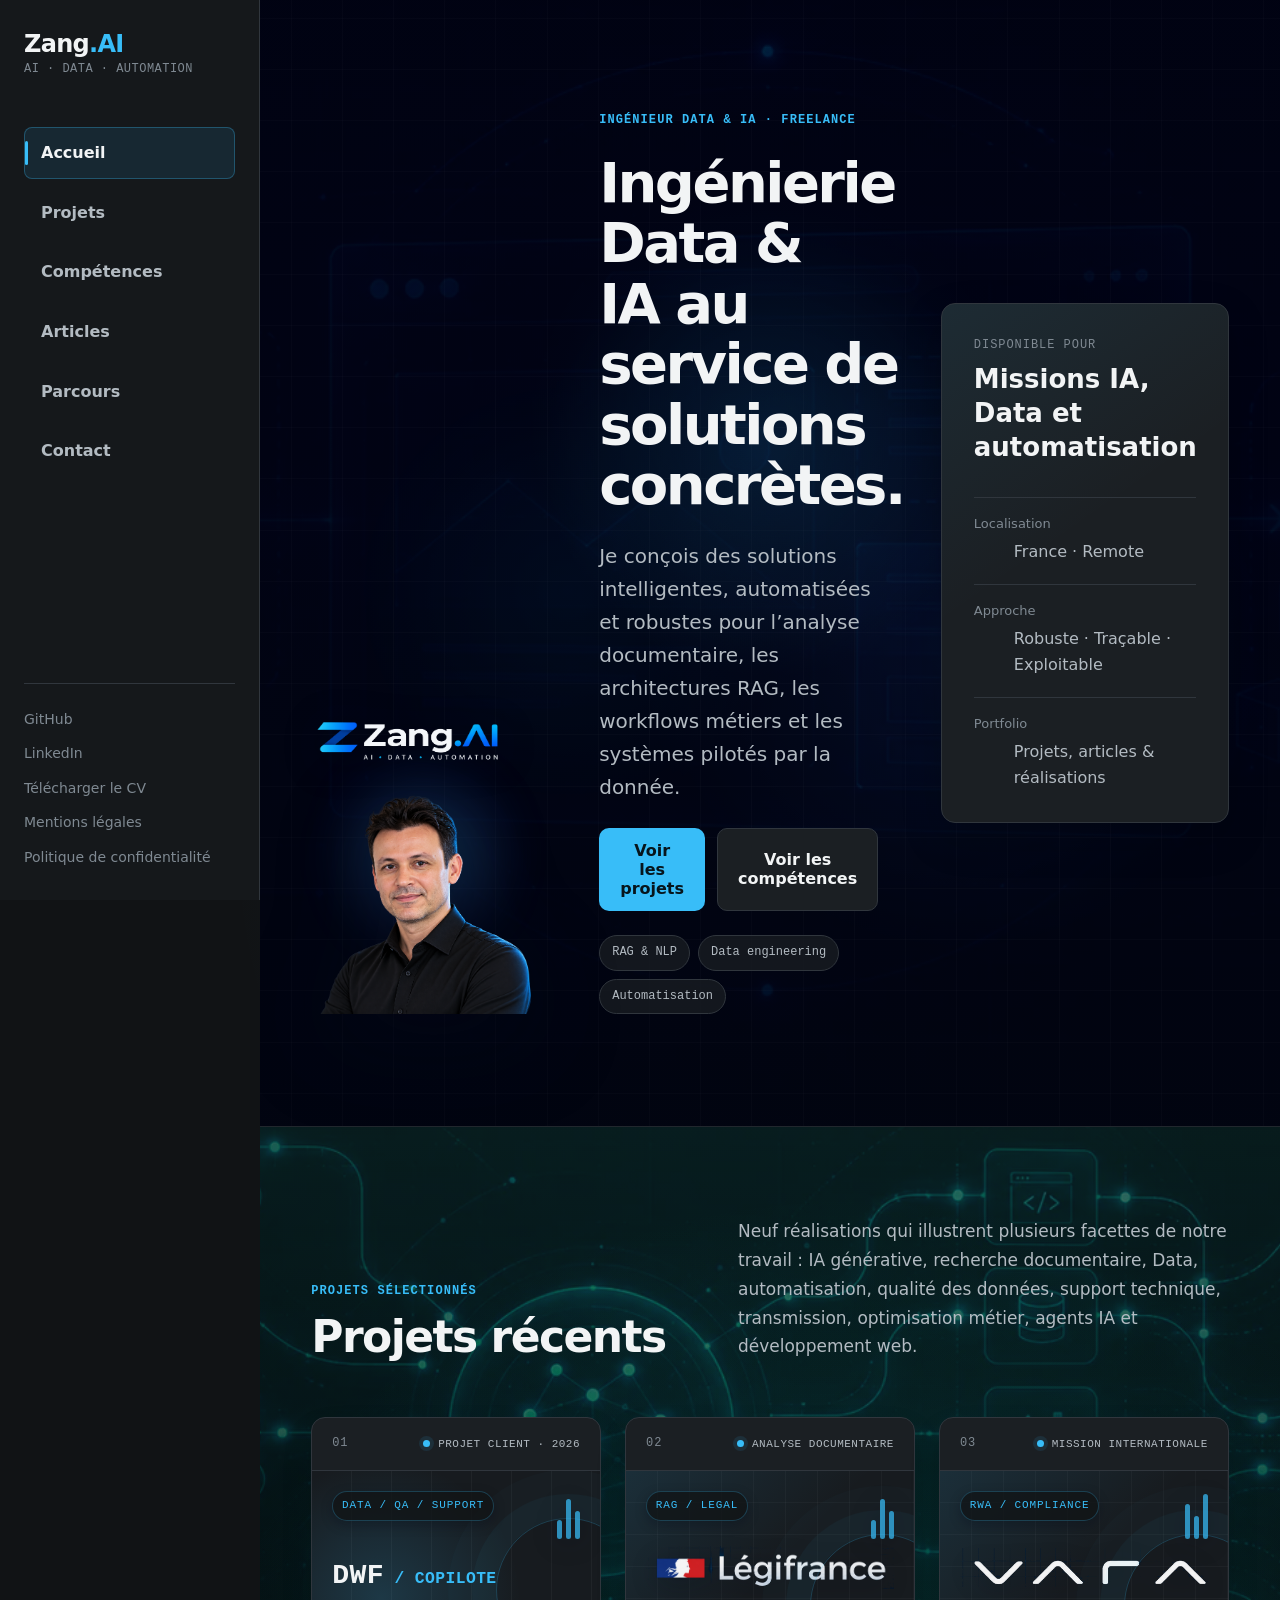
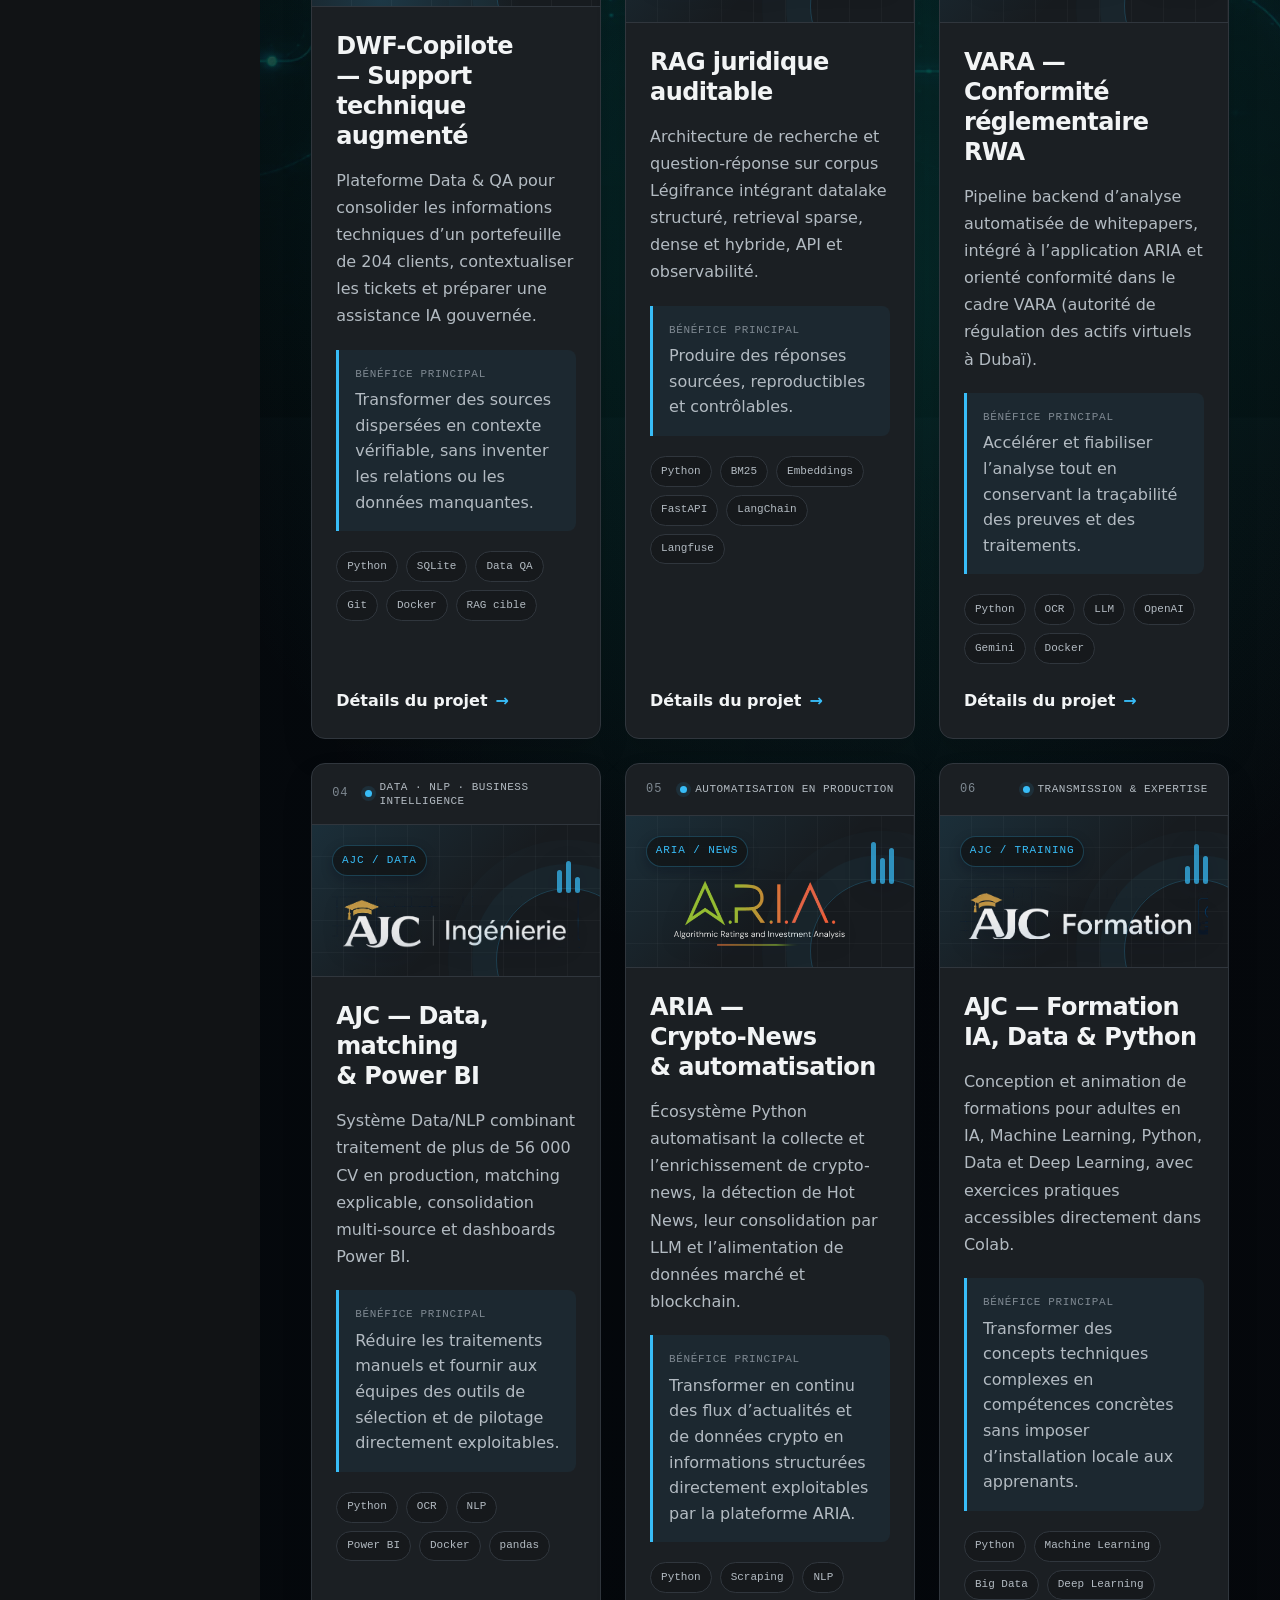
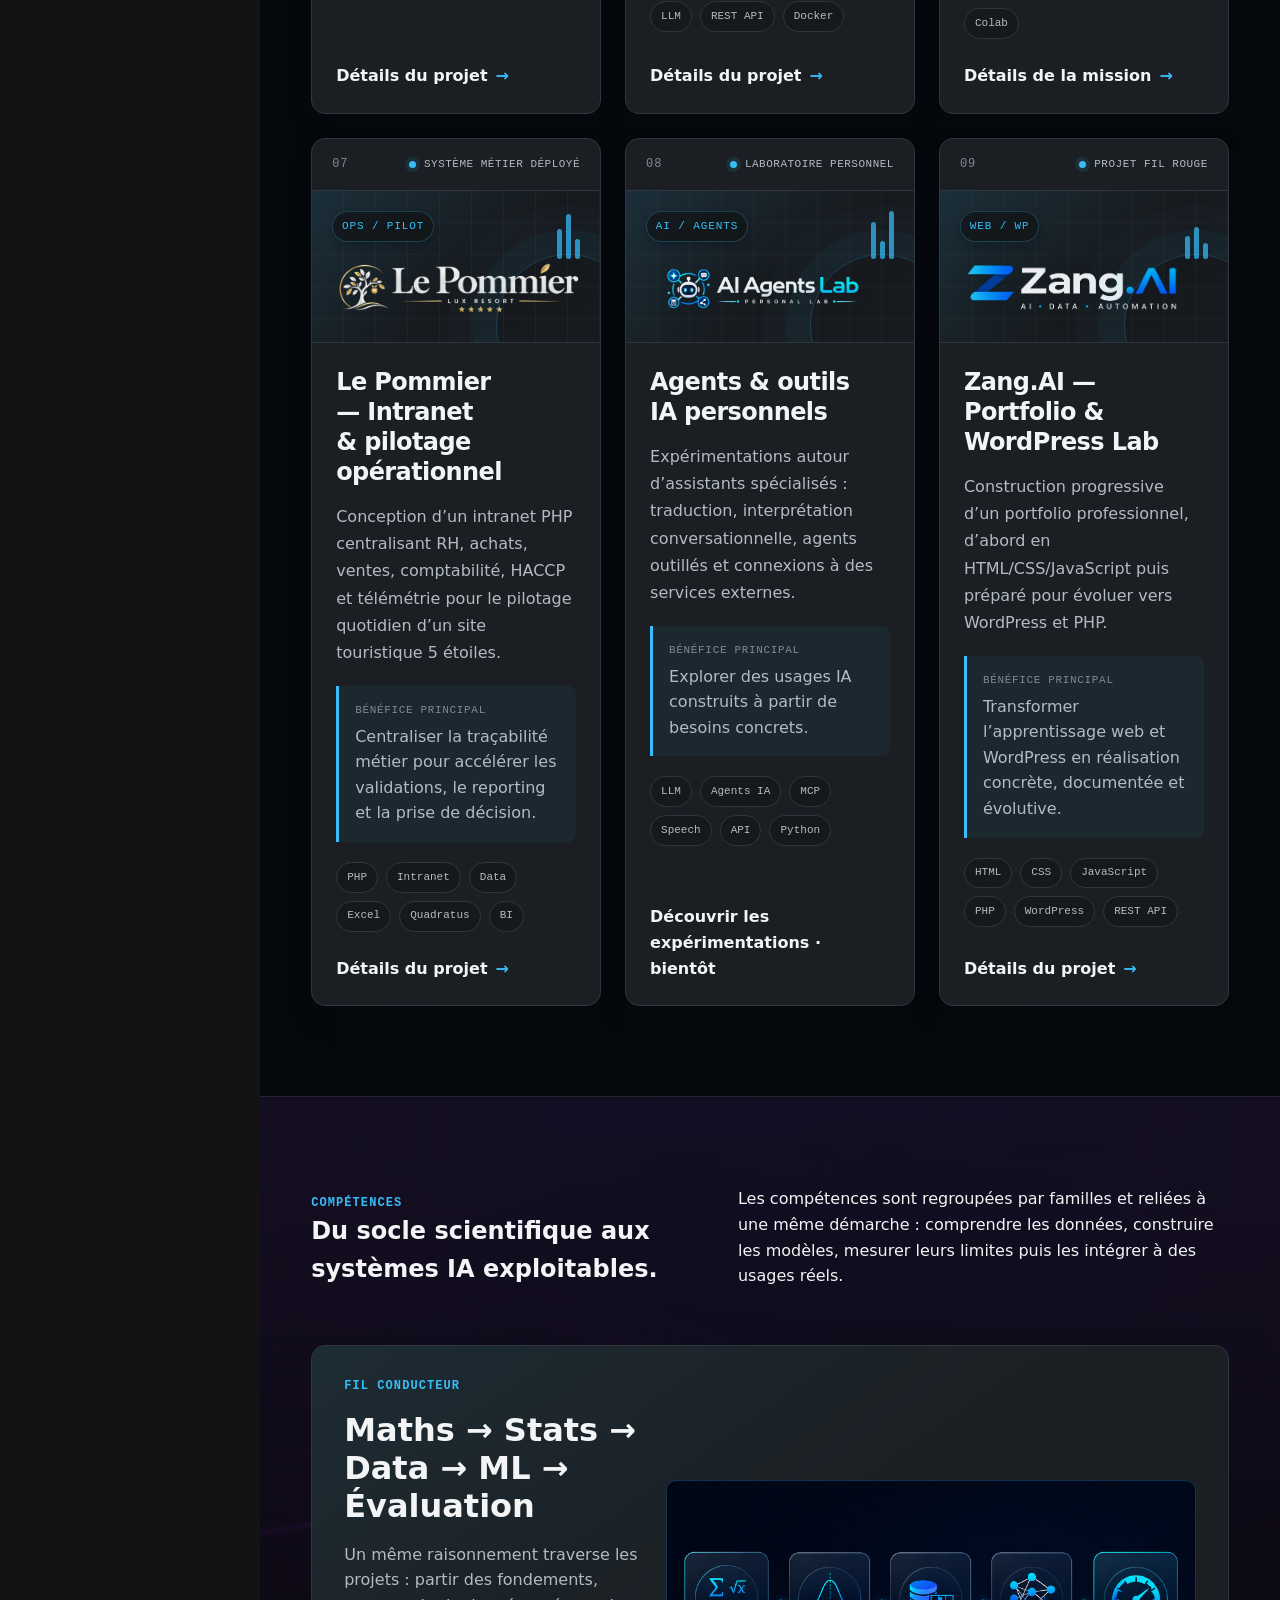
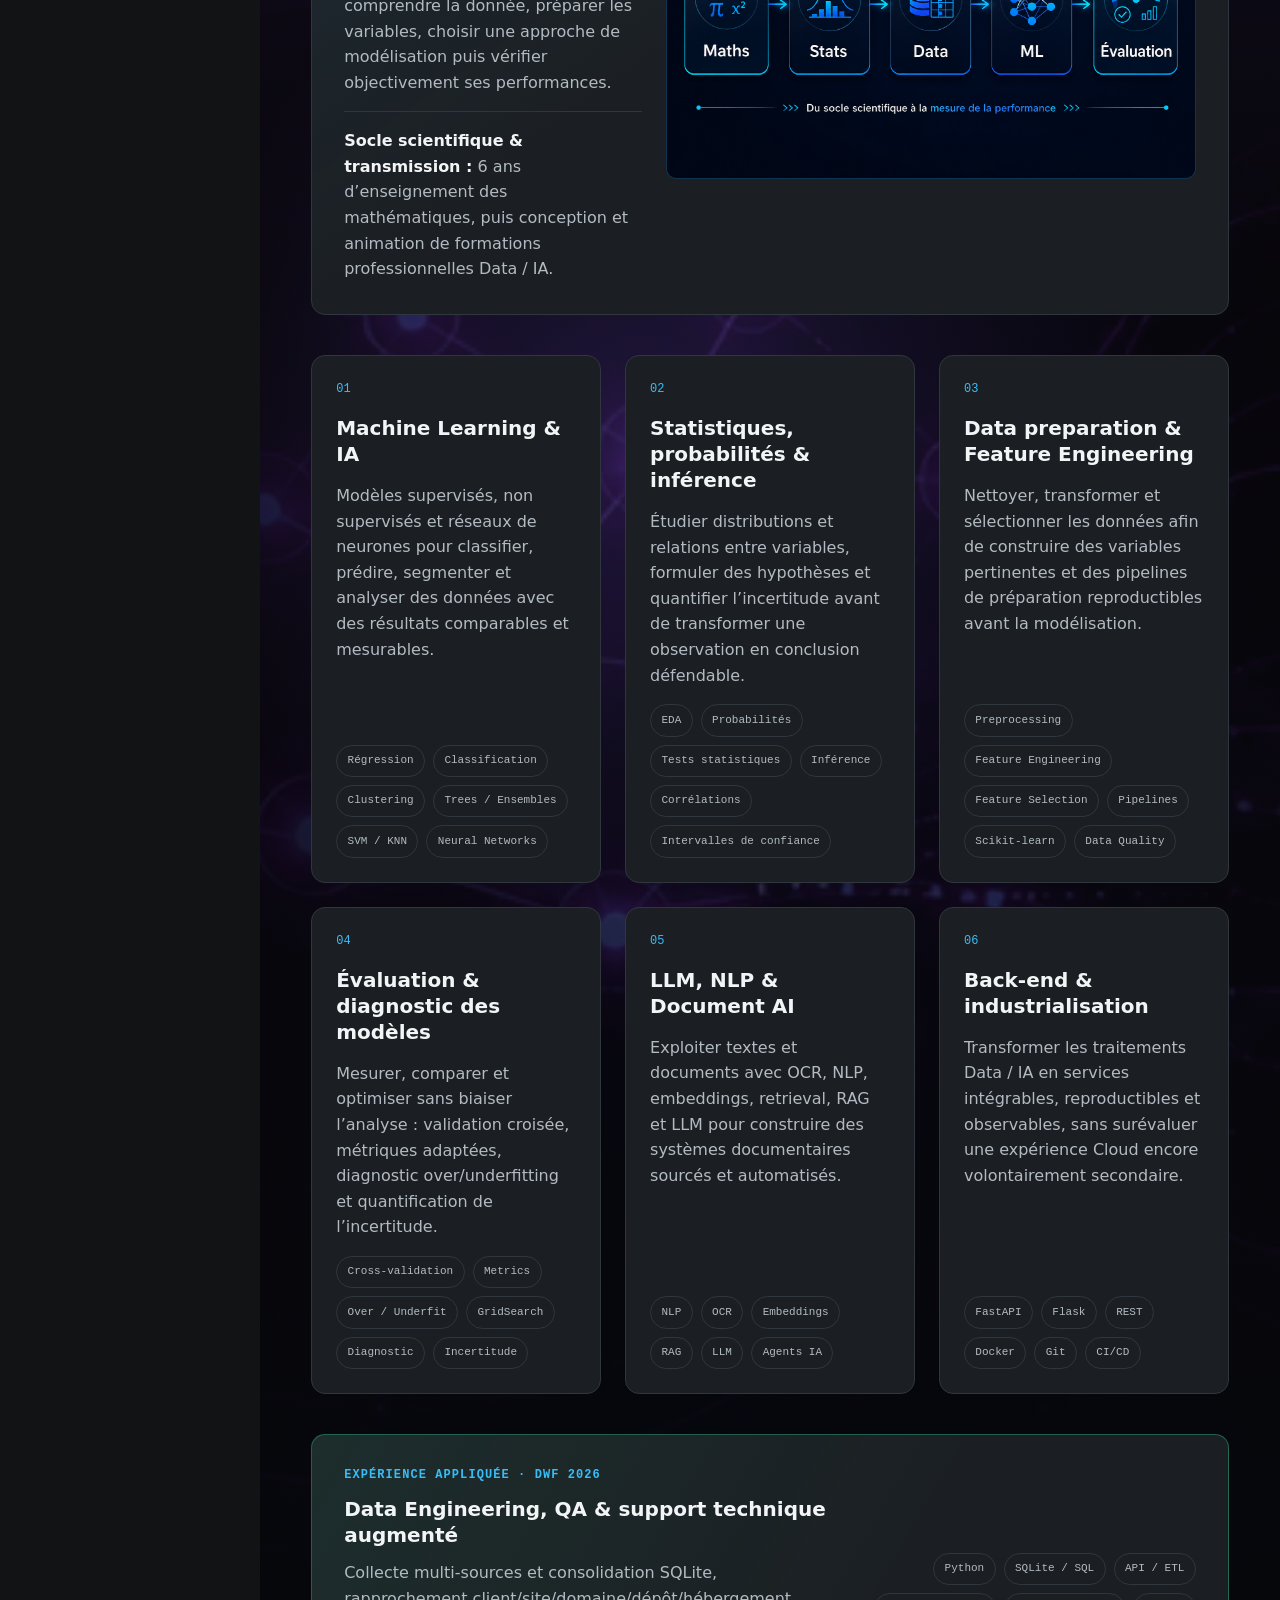
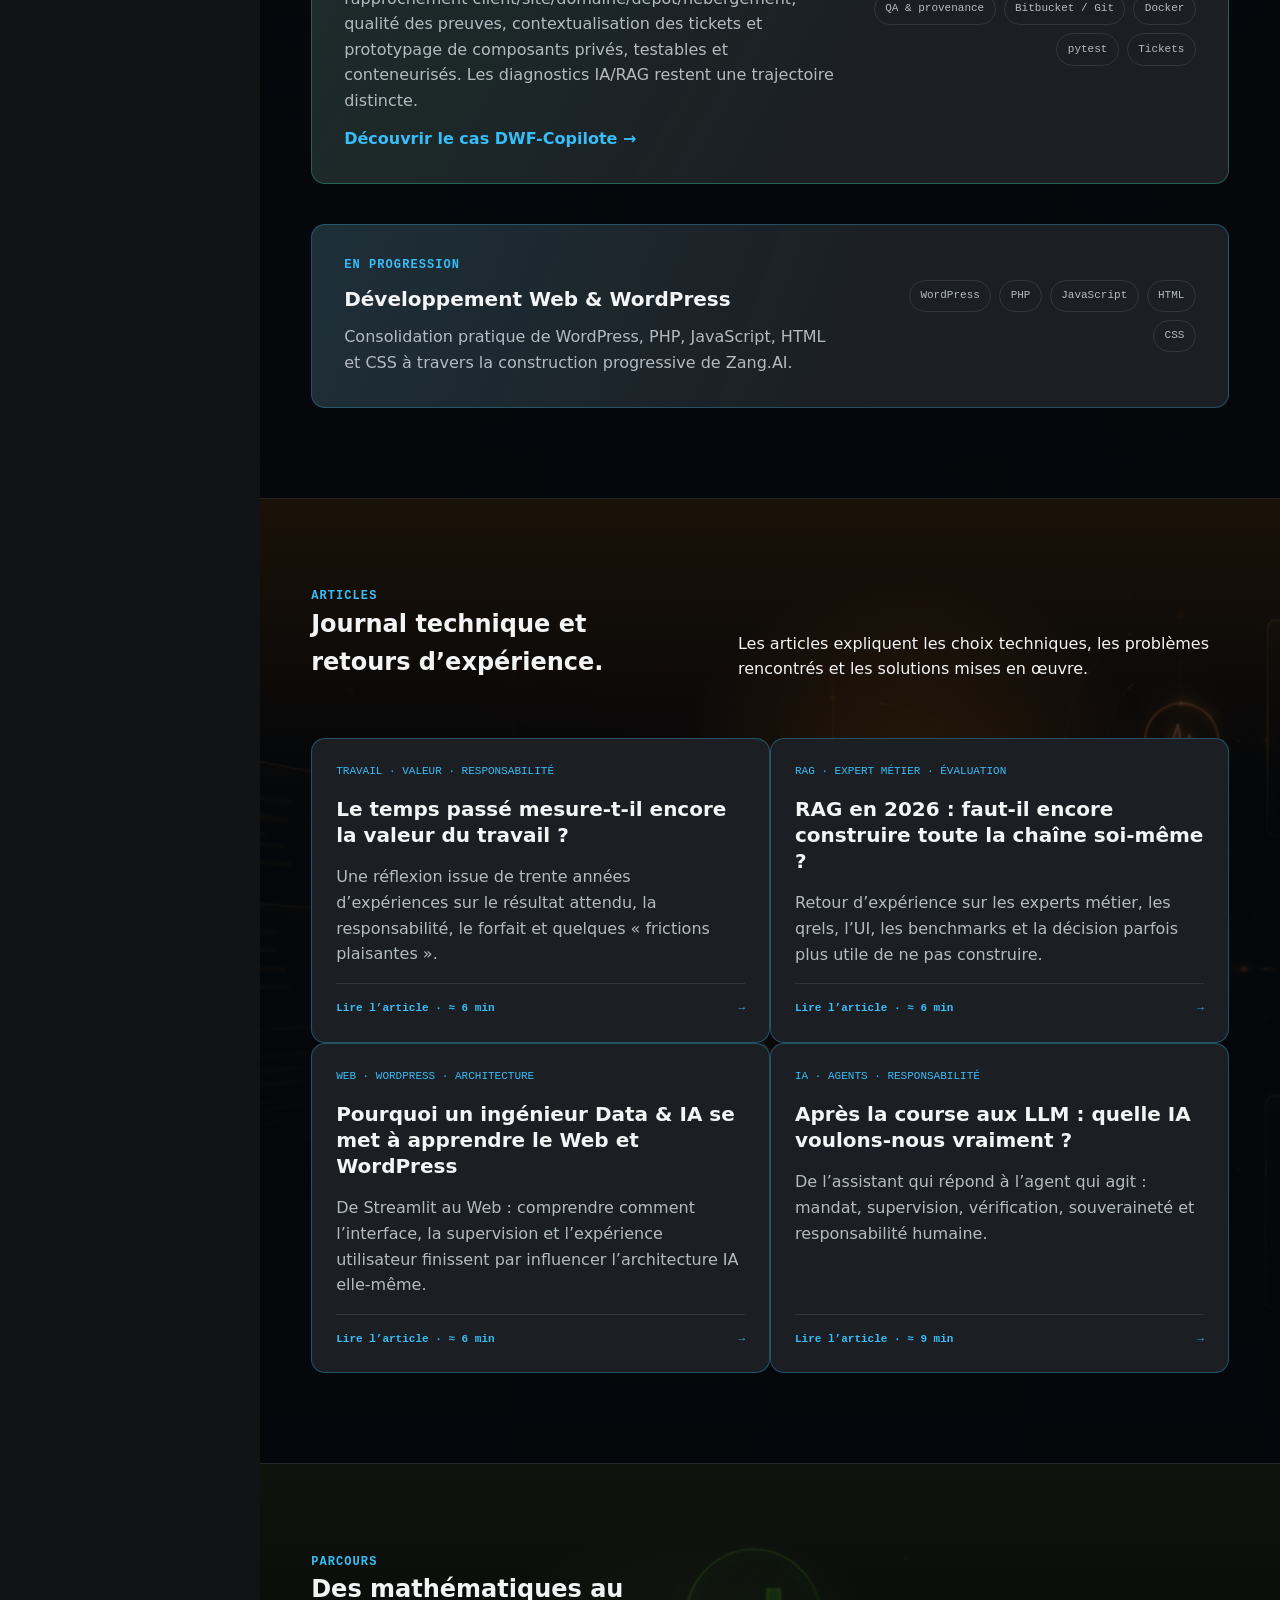
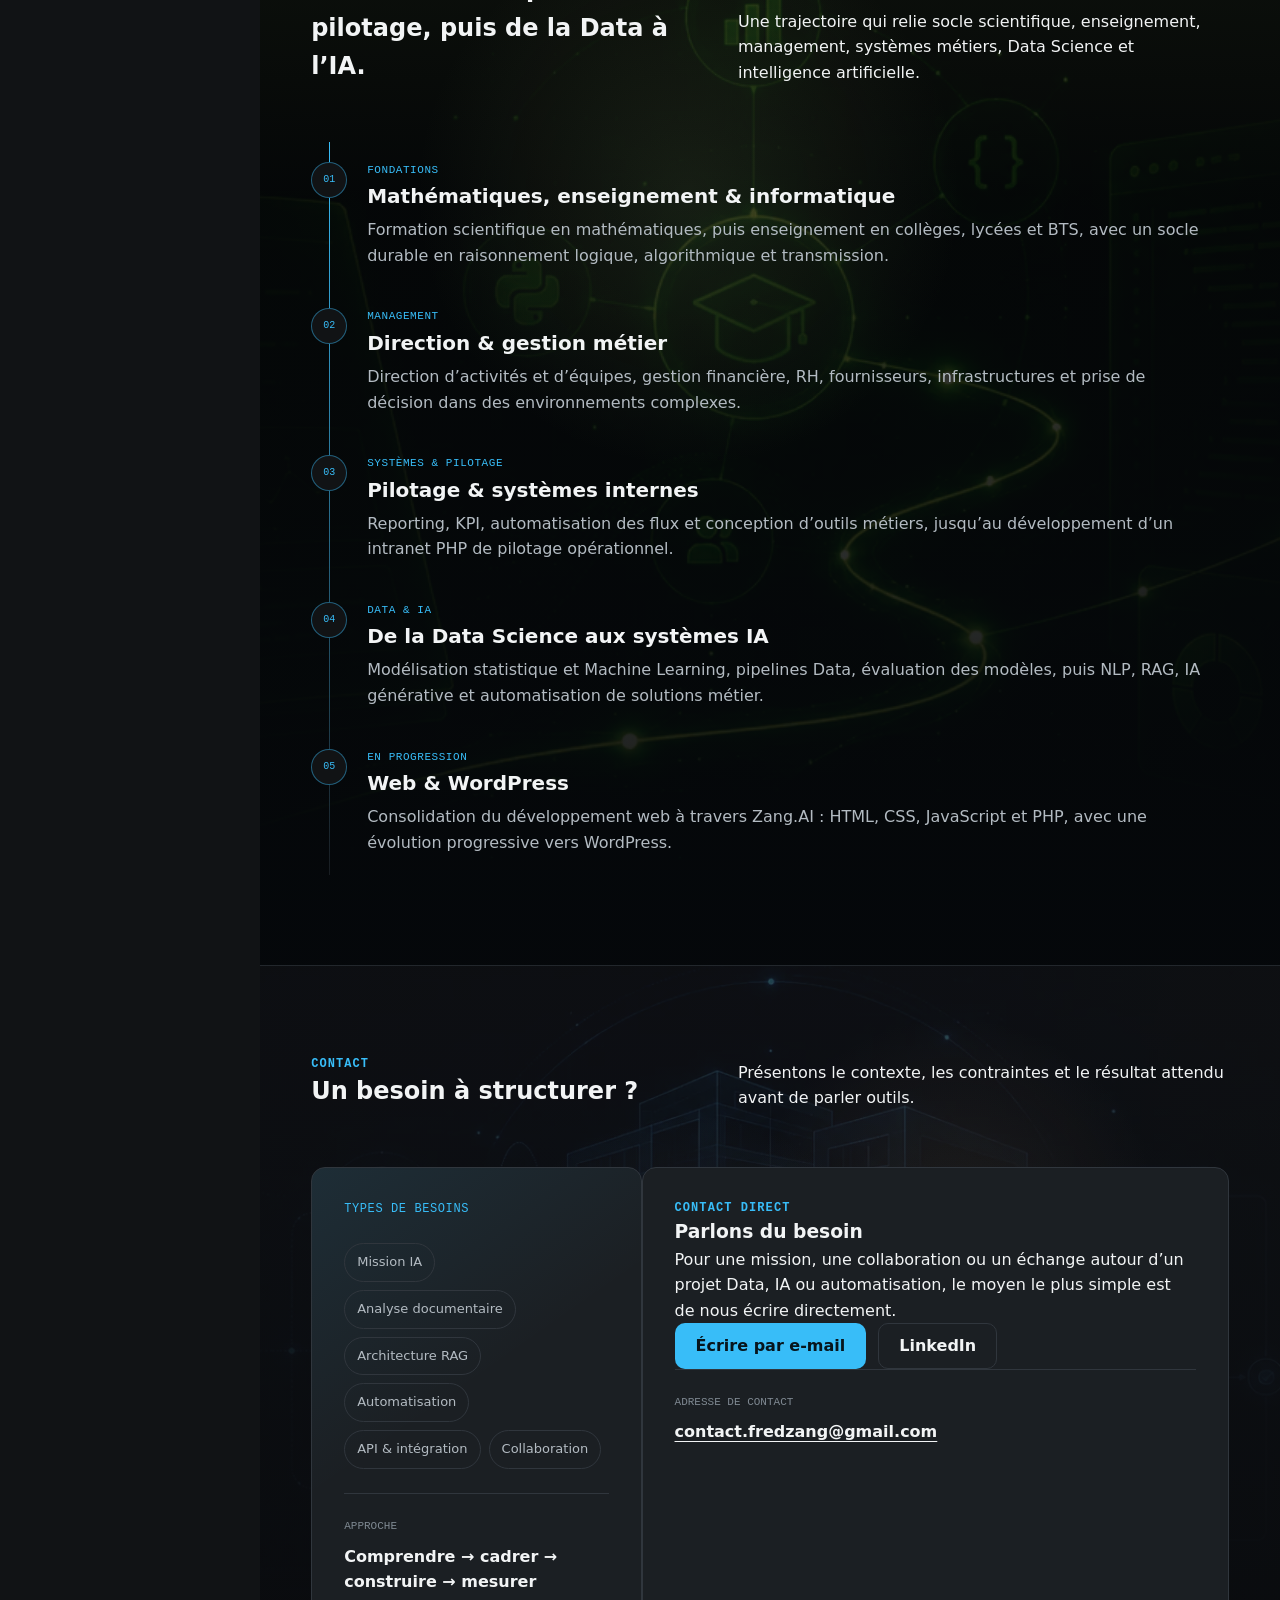
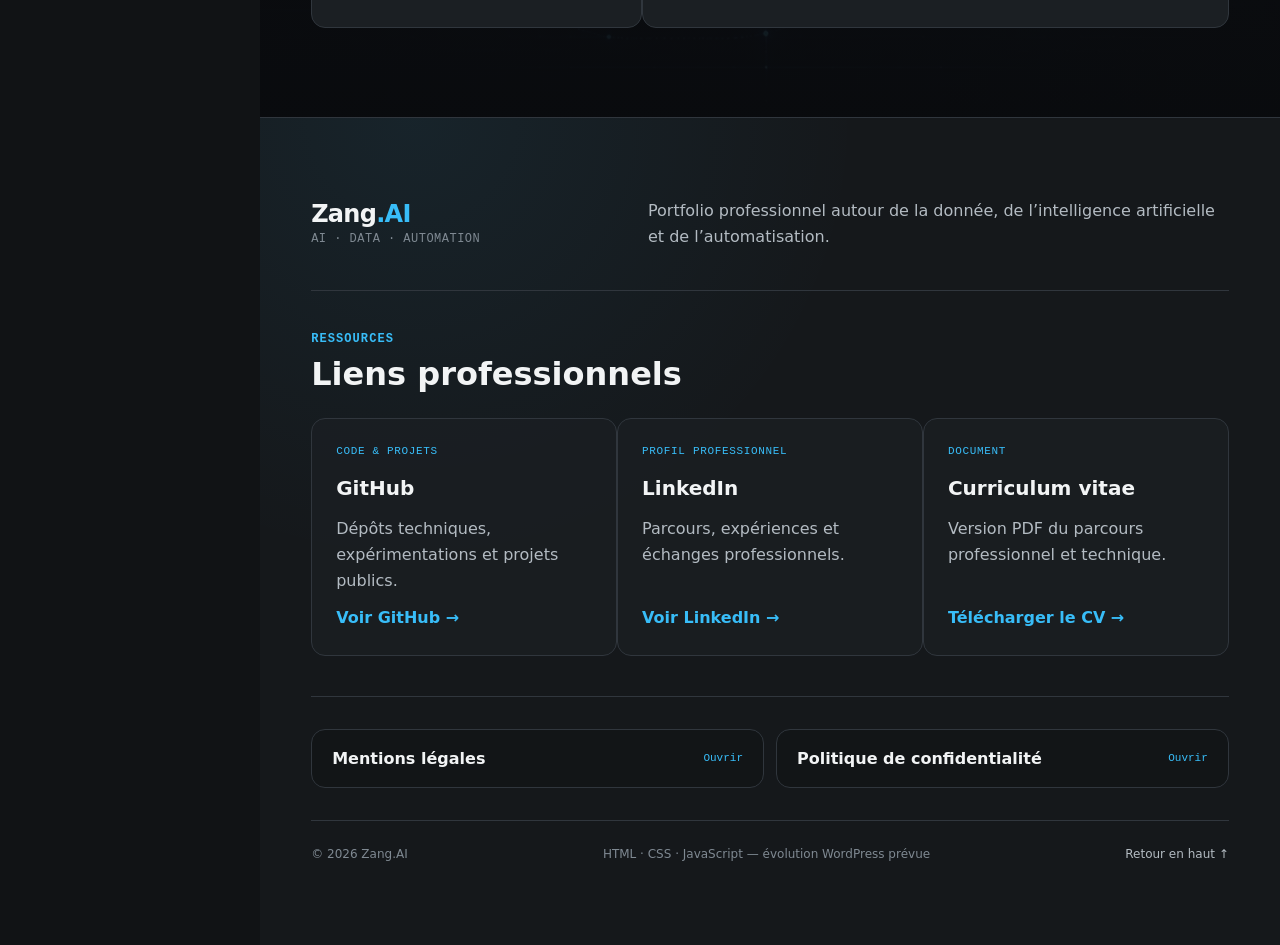
==== commit f9cf931c: "feat: add DWF Copilote project and update CV" ====
--- a/index.html
+++ b/index.html
@@ -32,11 +32,13 @@
         content="Portfolio de Fred Zanghi : architectures RAG, NLP, Data Engineering, automatisation et systèmes IA conçus pour des usages concrets."
     >
     <meta property="og:url" content="https://zang-iaconsulting.com/">
-    <meta property="og:image" content="https://zang-iaconsulting.com/assets/images/backgrounds/home-ambient.webp">
+    <meta property="og:image" content="https://zang-iaconsulting.com/assets/images/share/og-zangai-home.png">
     <meta
         property="og:image:alt"
         content="Univers visuel du portfolio Zang.AI consacré à la Data, à l'intelligence artificielle et à l'automatisation."
     >
+    <meta property="og:image:width" content="1200">
+    <meta property="og:image:height" content="630">
 
     <!--
         Ces balises complètent Open Graph pour les plateformes qui
@@ -51,7 +53,7 @@
         name="twitter:description"
         content="Portfolio de Fred Zanghi : RAG, NLP, Data Engineering, automatisation et systèmes IA appliqués."
     >
-    <meta name="twitter:image" content="https://zang-iaconsulting.com/assets/images/backgrounds/home-ambient.webp">
+    <meta name="twitter:image" content="https://zang-iaconsulting.com/assets/images/share/og-zangai-home.png">
 
     <title>Zang.AI — Portfolio Data &amp; IA</title>
 
@@ -60,7 +62,7 @@
     <link rel="icon" href="favicon.ico" sizes="any">
 
     <!-- La feuille CSS contient la présentation visuelle. -->
-    <link rel="stylesheet" href="styles.css?v=1.0.0">
+    <link rel="stylesheet" href="styles.css?v=1.1.0">
 
     <!--
         defer charge le JavaScript sans bloquer la lecture du HTML.
@@ -382,20 +384,62 @@
                     </div>
 
                     <p class="section-description">
-                        Huit réalisations qui illustrent plusieurs facettes de notre
+                        Neuf réalisations qui illustrent plusieurs facettes de notre
                         travail : IA générative, recherche documentaire, Data,
-                        automatisation, transmission, optimisation métier,
+                        automatisation, qualité des données, support technique, transmission, optimisation métier,
                         agents IA et développement web.
                     </p>
                 </div>
 
                 <div class="projects-grid">
                     <!-- ======================================================
-                         PROJET 01 — RAG JURIDIQUE
+                         DWF-COPILOTE — SUPPORT TECHNIQUE AUGMENTÉ
+                         Cette carte renvoie vers une étude de cas publique,
+                         distincte des données et outils privés du client.
                          ====================================================== -->
                     <article class="project-card">
                         <header class="project-card__header">
                             <span class="project-card__index" aria-hidden="true">01</span>
+                            <span class="project-status">
+                                <span class="project-status__dot" aria-hidden="true"></span>
+                                Projet client · 2026
+                            </span>
+                        </header>
+                        <div class="project-card__visual project-card__visual--dwf" aria-hidden="true">
+                            <span class="project-card__code">DATA / QA / SUPPORT</span>
+                            <span class="project-card__dwf-mark">DWF<span> / COPILOTE</span></span>
+                            <span class="project-card__signal">
+                                <span></span><span></span><span></span>
+                            </span>
+                        </div>
+                        <div class="project-card__body">
+                            <h3 class="project-card__title">DWF-Copilote — Support technique augmenté</h3>
+                            <p class="project-card__description">
+                                Plateforme Data &amp; QA pour consolider les informations
+                                techniques d’un portefeuille de 204 clients, contextualiser
+                                les tickets et préparer une assistance IA gouvernée.
+                            </p>
+                            <div class="project-card__benefit">
+                                <p class="project-card__benefit-label">Bénéfice principal</p>
+                                <p>Transformer des sources dispersées en contexte vérifiable,
+                                sans inventer les relations ou les données manquantes.</p>
+                            </div>
+                            <ul class="project-tags" aria-label="Technologies du copilote DWF">
+                                <li>Python</li><li>SQLite</li><li>Data QA</li>
+                                <li>Git</li><li>Docker</li><li>RAG cible</li>
+                            </ul>
+                            <a class="project-card__link" href="projects/dwf-copilote.html">
+                                Détails du projet <span aria-hidden="true">→</span>
+                            </a>
+                        </div>
+                    </article>
+
+                    <!-- ======================================================
+                         PROJET 02 — RAG JURIDIQUE
+                         ====================================================== -->
+                    <article class="project-card">
+                        <header class="project-card__header">
+                            <span class="project-card__index" aria-hidden="true">02</span>
 
                             <span class="project-status">
                                 <span class="project-status__dot" aria-hidden="true"></span>
@@ -468,11 +512,11 @@
                     </article>
 
                     <!-- ======================================================
-                         PROJET 02 — RWA / COMPLIANCE
+                         PROJET 03 — RWA / COMPLIANCE
                          ====================================================== -->
                     <article class="project-card">
                         <header class="project-card__header">
-                            <span class="project-card__index" aria-hidden="true">02</span>
+                            <span class="project-card__index" aria-hidden="true">03</span>
 
                             <span class="project-status">
                                 <span class="project-status__dot" aria-hidden="true"></span>
@@ -541,11 +585,11 @@
                     </article>
 
                     <!-- ======================================================
-                         PROJET 03 — AJC / DATA
+                         PROJET 04 — AJC / DATA
                          ====================================================== -->
                     <article class="project-card">
                         <header class="project-card__header">
-                            <span class="project-card__index" aria-hidden="true">03</span>
+                            <span class="project-card__index" aria-hidden="true">04</span>
 
                             <span class="project-status">
                                 <span class="project-status__dot" aria-hidden="true"></span>
@@ -615,11 +659,11 @@
                     </article>
 
                     <!-- ======================================================
-                         PROJET 04 — ARIA / NEWS
+                         PROJET 05 — ARIA / NEWS
                          ====================================================== -->
                     <article class="project-card">
                         <header class="project-card__header">
-                            <span class="project-card__index" aria-hidden="true">04</span>
+                            <span class="project-card__index" aria-hidden="true">05</span>
 
                             <span class="project-status">
                                 <span class="project-status__dot" aria-hidden="true"></span>
@@ -690,11 +734,11 @@
                     </article>
 
                     <!-- ======================================================
-                         PROJET 05 — AJC : FORMATION IA, DATA & PYTHON
+                         PROJET 06 — AJC : FORMATION IA, DATA & PYTHON
                          ====================================================== -->
                     <article class="project-card">
                         <header class="project-card__header">
-                            <span class="project-card__index" aria-hidden="true">05</span>
+                            <span class="project-card__index" aria-hidden="true">06</span>
 
                             <span class="project-status">
                                 <span class="project-status__dot" aria-hidden="true"></span>
@@ -763,11 +807,11 @@
                     </article>
 
                     <!-- ======================================================
-                         PROJET 06 — LE POMMIER
+                         PROJET 07 — LE POMMIER
                          ====================================================== -->
                     <article class="project-card">
                         <header class="project-card__header">
-                            <span class="project-card__index" aria-hidden="true">06</span>
+                            <span class="project-card__index" aria-hidden="true">07</span>
 
                             <span class="project-status">
                                 <span class="project-status__dot" aria-hidden="true"></span>
@@ -835,7 +879,7 @@
                     </article>
 
                     <!-- ======================================================
-                         PROJET 07 — OUTILS IA PERSONNELS
+                         PROJET 08 — OUTILS IA PERSONNELS
 
                          Cette carte assume volontairement le statut expérimental
                          des agents IA et de MCP afin de ne pas présenter
@@ -843,7 +887,7 @@
                          ====================================================== -->
                     <article class="project-card">
                         <header class="project-card__header">
-                            <span class="project-card__index" aria-hidden="true">07</span>
+                            <span class="project-card__index" aria-hidden="true">08</span>
 
                             <span class="project-status">
                                 <span class="project-status__dot" aria-hidden="true"></span>
@@ -907,11 +951,11 @@
                     </article>
 
                     <!-- ======================================================
-                         PROJET 08 — ZANG.AI / WORDPRESS LAB
+                         PROJET 09 — ZANG.AI / WORDPRESS LAB
                          ====================================================== -->
                     <article class="project-card">
                         <header class="project-card__header">
-                            <span class="project-card__index" aria-hidden="true">08</span>
+                            <span class="project-card__index" aria-hidden="true">09</span>
 
                             <span class="project-status">
                                 <span class="project-status__dot" aria-hidden="true"></span>
@@ -1145,6 +1189,33 @@
                         </ul>
                     </article>
                 </div>
+
+                <!--
+                    DWF ajoute une expérience concrète de Data Engineering,
+                    d'audit des preuves et de développement conteneurisé.
+                    Le lien évite de recopier toute l'étude de cas ici.
+                -->
+                <article class="skills-progress skills-progress--dwf" aria-labelledby="skills-dwf-title">
+                    <div class="skills-progress__content">
+                        <p class="eyebrow">EXPÉRIENCE APPLIQUÉE · DWF 2026</p>
+                        <h3 id="skills-dwf-title">Data Engineering, QA &amp; support technique augmenté</h3>
+                        <p>
+                            Collecte multi-sources et consolidation SQLite,
+                            rapprochement client/site/domaine/dépôt/hébergement,
+                            qualité des preuves, contextualisation des tickets et
+                            prototypage de composants privés, testables et conteneurisés.
+                            Les diagnostics IA/RAG restent une trajectoire distincte.
+                        </p>
+                        <a class="skills-dwf__link" href="projects/dwf-copilote.html">
+                            Découvrir le cas DWF-Copilote <span aria-hidden="true">→</span>
+                        </a>
+                    </div>
+                    <ul class="tag-list" aria-label="Compétences DWF démontrées et en cours">
+                        <li>Python</li><li>SQLite / SQL</li><li>API / ETL</li>
+                        <li>QA &amp; provenance</li><li>Bitbucket / Git</li>
+                        <li>Docker</li><li>pytest</li><li>Tickets</li>
+                    </ul>
+                </article>
 
                 <!--
                     WordPress reste visible mais séparé des compétences consolidées.
--- a/styles.css
+++ b/styles.css
@@ -2899,3 +2899,49 @@
         background: var(--color-surface-hover);
     }
 }
+
+/*
+   DWF-Copilote : identité typographique légère, intégrée aux cartes existantes.
+   Le nom est volontairement textuel pour éviter un logo client non autorisé.
+*/
+.project-card__visual--dwf {
+    background:
+        radial-gradient(circle at 24% 95%, rgb(56 189 248 / 18%), transparent 55%),
+        repeating-linear-gradient(90deg, transparent 0 39px, rgb(255 255 255 / 4%) 39px 40px),
+        #171b1f;
+}
+.project-card__dwf-mark {
+    position: absolute;
+    left: var(--space-5);
+    bottom: 0.8rem;
+    font-family: var(--font-mono);
+    font-size: clamp(1.5rem, 2.2vw, 2.1rem);
+    font-weight: 750;
+    line-height: 1.15;
+    color: var(--color-text);
+    letter-spacing: 0.015em;
+}
+.project-card__dwf-mark span {
+    color: var(--color-accent);
+    font-size: 0.58em;
+    font-weight: 600;
+}
+/* La compétence DWF est acquise sur les périmètres décrits, pas classée comme un cours. */
+.skills-progress--dwf {
+    border-color: rgb(52 211 153 / 35%);
+    background: linear-gradient(120deg, rgb(52 211 153 / 8%), transparent 60%), var(--color-surface);
+}
+.skills-dwf__link {
+    width: fit-content;
+    color: var(--color-accent);
+    font-weight: 650;
+    text-decoration: none;
+}
+.skills-dwf__link:hover, .skills-dwf__link:focus-visible { text-decoration: underline; }
+
+/* Titre DWF un peu plus compact pour garder un hero équilibré sur ordinateur. */
+.project-page .project-hero__title--dwf {
+    max-width: 24ch;
+    font-size: clamp(2.1rem, 4.2vw, 3.7rem);
+    line-height: 1.07;
+}
